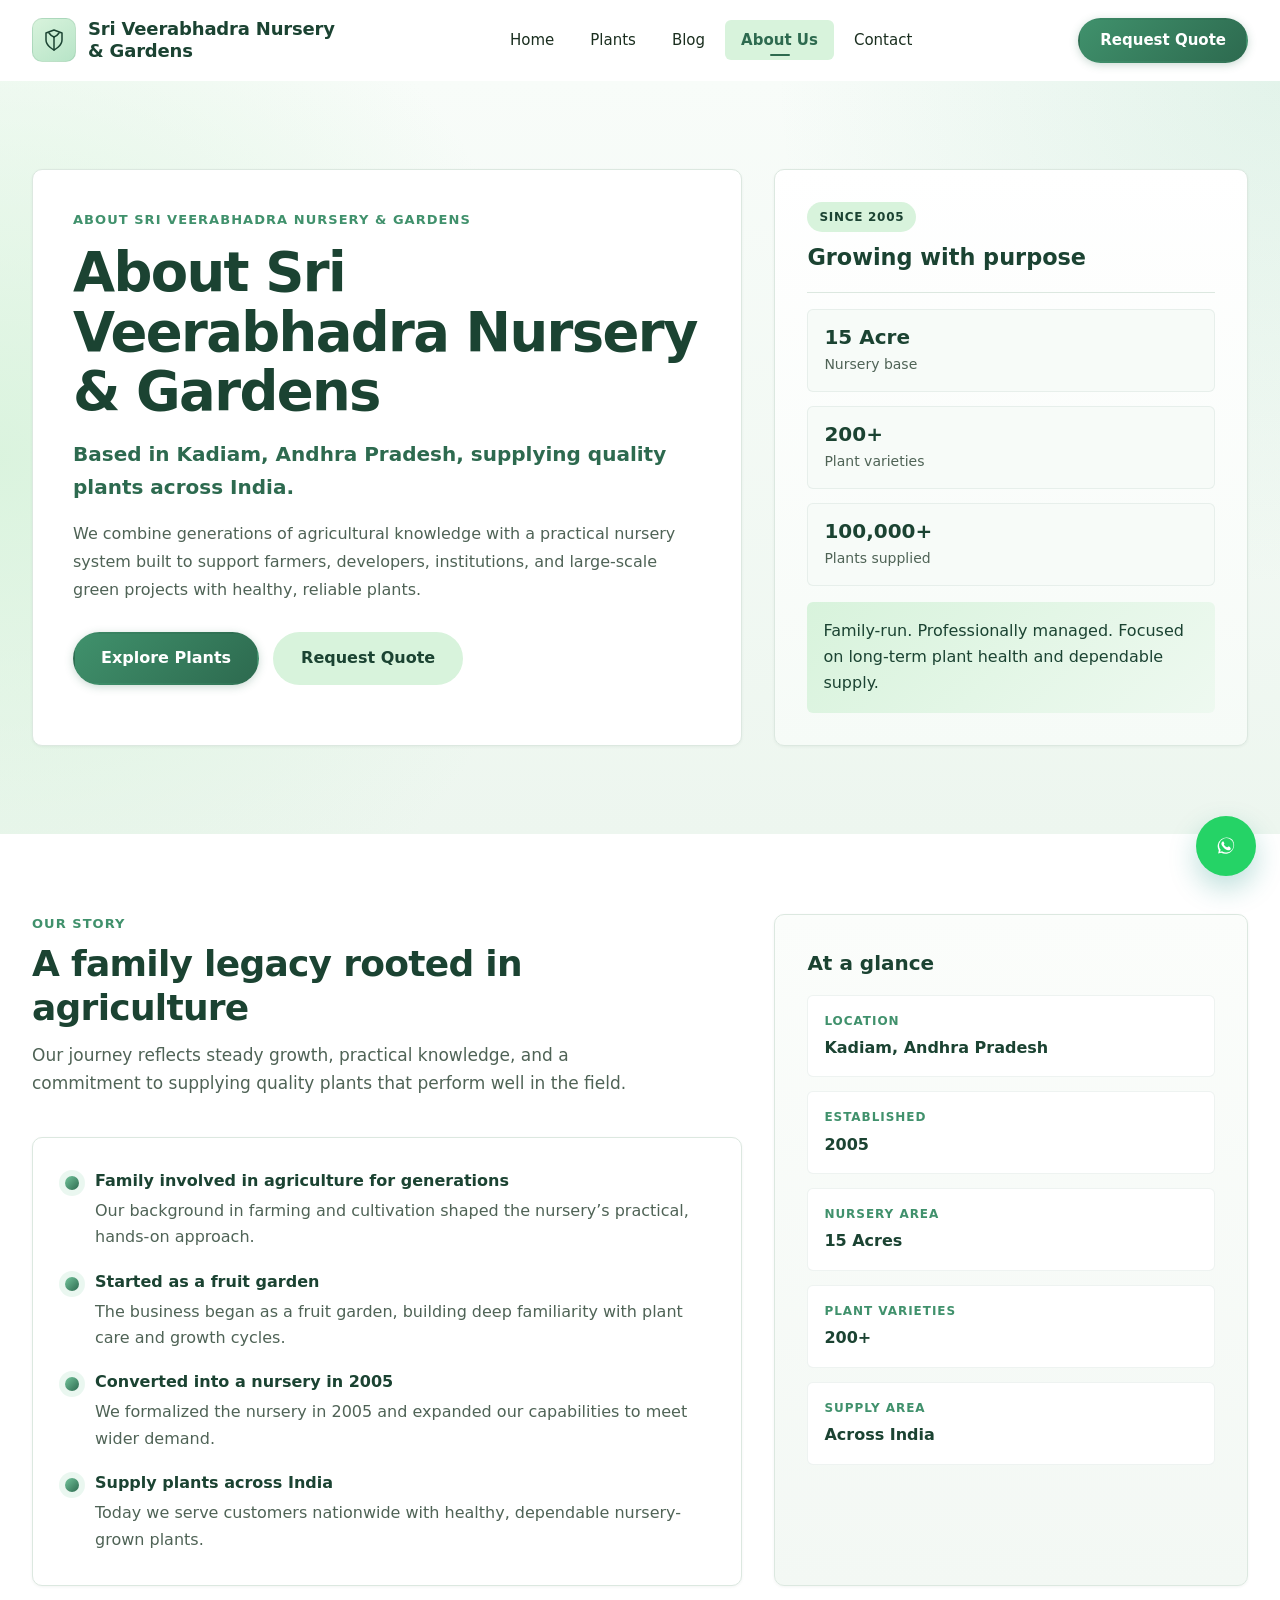
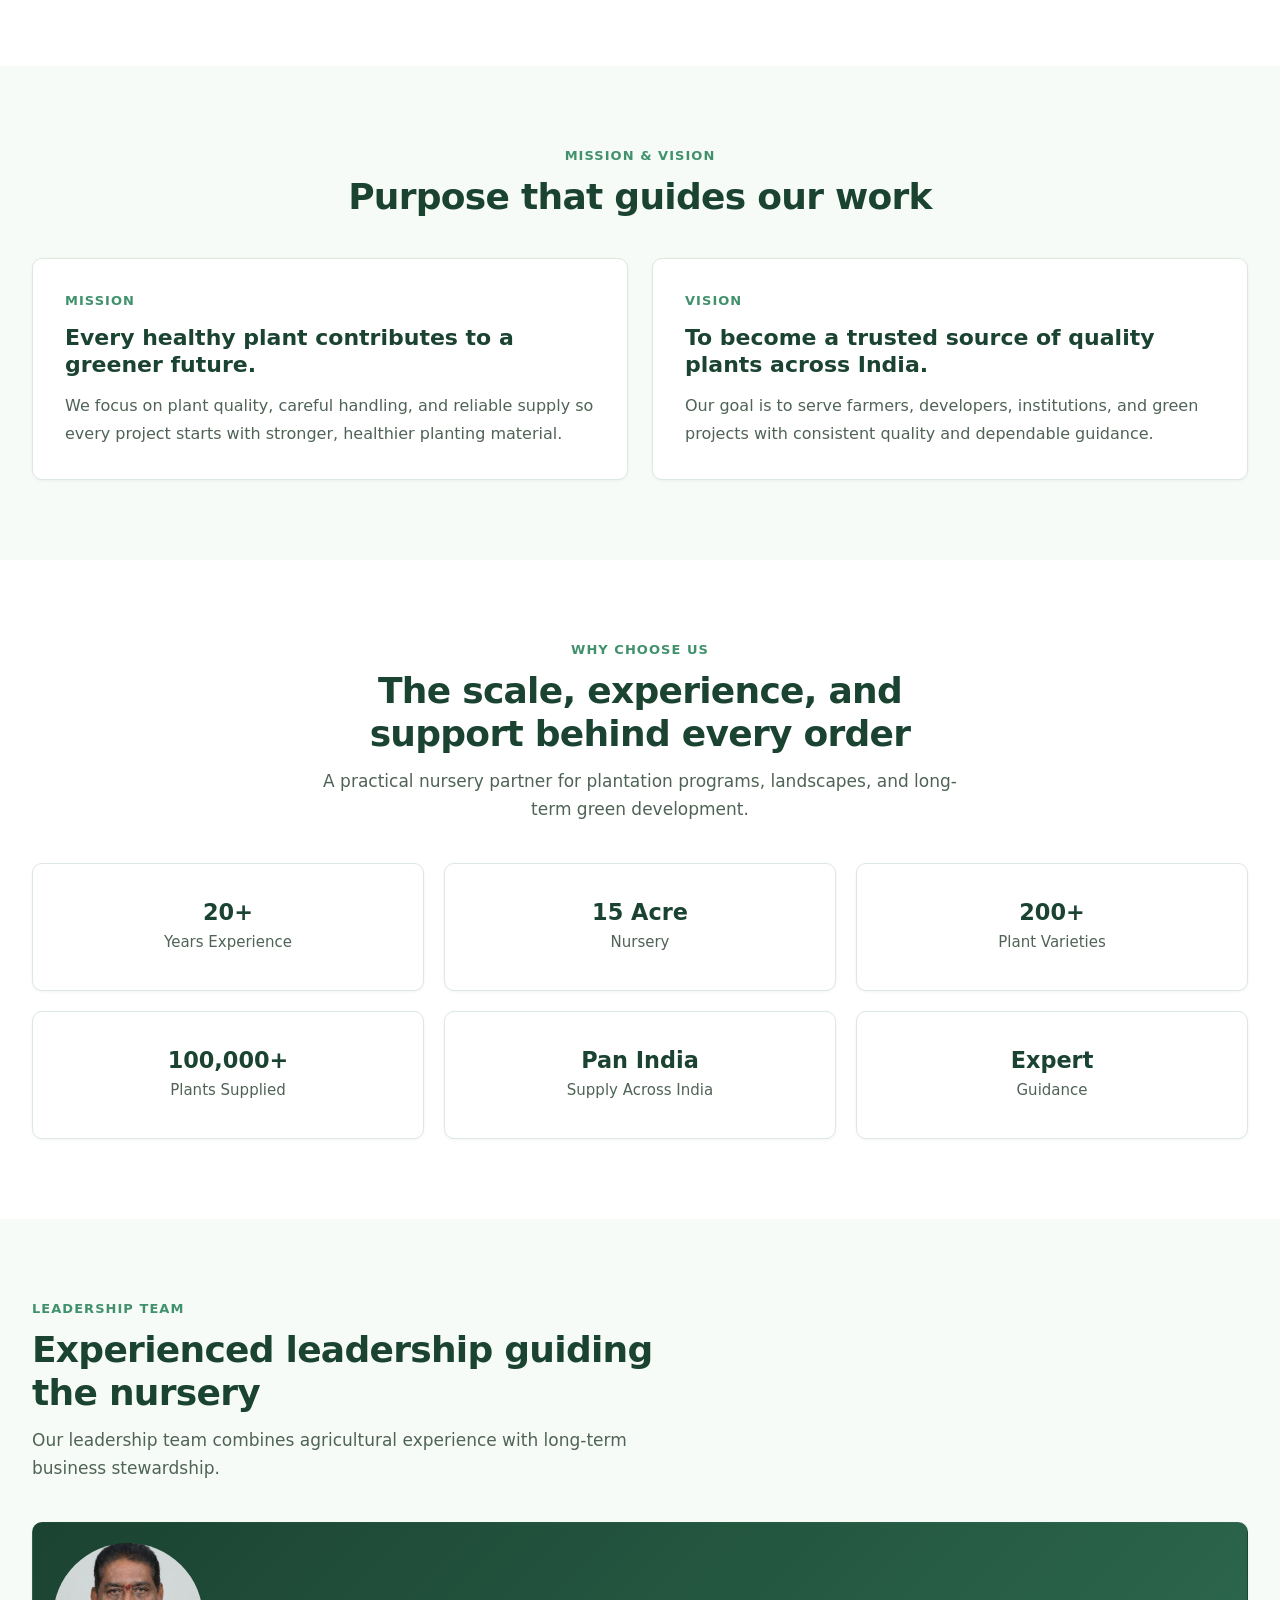
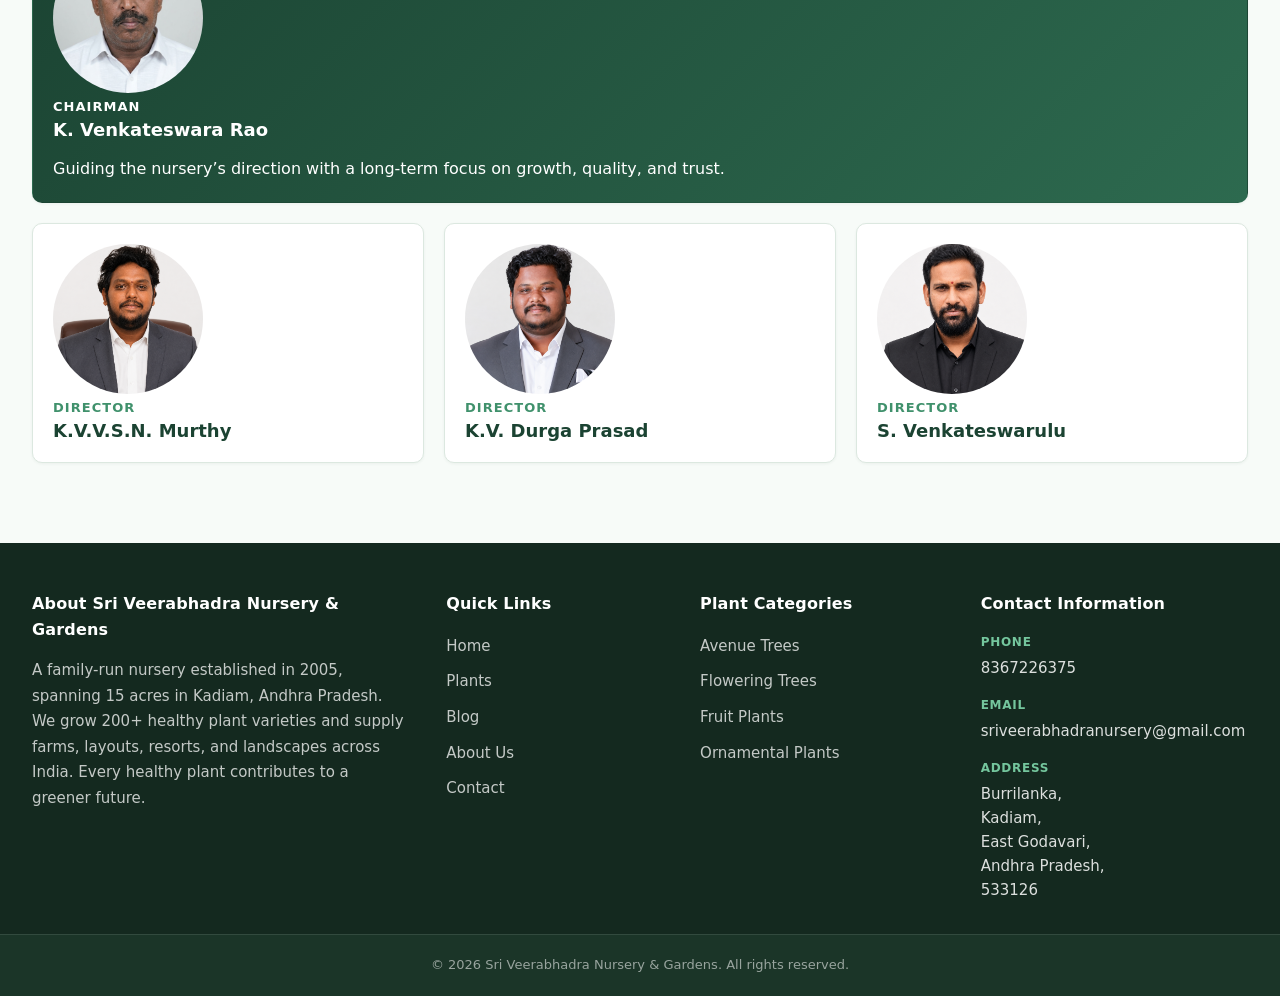
==== about.html @ 13d01ad3 "Initial commit: Sri Veerabhadra Nursery website with plants, blogs, and data management tools" ====
<!DOCTYPE html>
<html lang="en">
<head>
  <meta charset="UTF-8">
  <meta name="viewport" content="width=device-width, initial-scale=1.0">
  <meta name="description" content="Learn about Sri Veerabhadra Nursery & Gardens – a family-run nursery in Kadiam, Andhra Pradesh, supplying quality plants across India since 2005.">
  <title>About Us | Sri Veerabhadra Nursery & Gardens</title>
  <link rel="icon" type="image/png" href="assets/images/logo.png">
  <link rel="stylesheet" href="assets/css/style.css">

  <!-- Open Graph / Facebook -->
  <meta property="og:type" content="website">
  <meta property="og:url" content="https://sriveerabhadranursery.com/about.html">
  <meta property="og:title" content="About Us | Sri Veerabhadra Nursery & Gardens">
  <meta property="og:description" content="Learn about our family legacy in agriculture and our commitment to quality plants since 2005.">
  <meta property="og:image" content="https://sriveerabhadranursery.com/assets/images/hero.webp">

  <!-- Twitter -->
  <meta property="twitter:card" content="summary_large_image">
  <meta property="twitter:url" content="https://sriveerabhadranursery.com/about.html">
  <meta property="twitter:title" content="About Us | Sri Veerabhadra Nursery & Gardens">
  <meta property="twitter:description" content="Learn about our family legacy in agriculture and our commitment to quality plants since 2005.">
  <meta property="twitter:image" content="https://sriveerabhadranursery.com/assets/images/hero.webp">
</head>
<body>
  <header class="site-header">
    <div class="container site-header__inner">
      <a href="index.html" class="site-brand" aria-label="Sri Veerabhadra Nursery & Gardens – Home">
        <span class="site-brand__logo" aria-hidden="true">
          <svg xmlns="http://www.w3.org/2000/svg" viewBox="0 0 24 24" fill="none" stroke="currentColor" stroke-width="1.5" stroke-linecap="round" stroke-linejoin="round">
            <path d="M12 22s8-4 8-10V5l-8-3-8 3v7c0 6 8 10 8 10z"/>
            <path d="M12 22V9"/>
            <path d="M12 9C12 9 9 8 7 5"/>
            <path d="M12 9c0 0 3-1 5-4"/>
          </svg>
        </span>
        <span class="site-brand__name">Sri Veerabhadra Nursery &amp; Gardens</span>
      </a>

      <div class="site-header__controls">
        <a href="contact.html" class="btn btn--primary site-header__cta site-header__cta--compact">Request Quote</a>
        <button class="nav-toggle" type="button" aria-expanded="false" aria-controls="site-nav-panel" aria-label="Toggle navigation menu">
          <span class="nav-toggle__bar"></span>
          <span class="nav-toggle__bar"></span>
          <span class="nav-toggle__bar"></span>
        </button>
      </div>

      <nav id="site-nav-panel" class="site-header__panel site-nav" aria-label="Main navigation">
        <ul class="site-nav__list">
          <li><a href="index.html" class="site-nav__link">Home</a></li>
          <li><a href="plants.html" class="site-nav__link">Plants</a></li>
          <li><a href="blog.html" class="site-nav__link">Blog</a></li>
          <li><a href="about.html" class="site-nav__link site-nav__link--active" aria-current="page">About Us</a></li>
          <li><a href="contact.html" class="site-nav__link">Contact</a></li>
        </ul>
      </nav>

      <a href="contact.html" class="btn btn--primary site-header__cta site-header__cta--desktop">Request Quote</a>
    </div>
  </header>

  <main id="main-content">
    <section class="about-hero" aria-labelledby="about-hero-heading">
      <div class="container about-hero__grid">
        <div class="about-hero__content">
          <p class="about-hero__eyebrow">About Sri Veerabhadra Nursery &amp; Gardens</p>
          <h1 id="about-hero-heading" class="about-hero__title">About Sri Veerabhadra Nursery &amp; Gardens</h1>
          <p class="about-hero__subtitle">Based in Kadiam, Andhra Pradesh, supplying quality plants across India.</p>
          <p class="about-hero__text">
            We combine generations of agricultural knowledge with a practical nursery system built to support farmers,
            developers, institutions, and large-scale green projects with healthy, reliable plants.
          </p>

          <div class="about-hero__actions">
            <a href="plants.html" class="btn btn--primary btn--lg">Explore Plants</a>
            <a href="contact.html" class="btn btn--secondary btn--lg">Request Quote</a>
          </div>
        </div>

        <aside class="about-hero__panel" aria-label="Nursery highlights">
          <div class="about-hero__panel-header">
            <span class="about-hero__panel-label">Since 2005</span>
            <h2 class="about-hero__panel-title">Growing with purpose</h2>
          </div>

          <ul class="about-hero__stats">
            <li class="about-hero__stat">
              <span class="about-hero__stat-value">15 Acre</span>
              <span class="about-hero__stat-label">Nursery base</span>
            </li>
            <li class="about-hero__stat">
              <span class="about-hero__stat-value">200+</span>
              <span class="about-hero__stat-label">Plant varieties</span>
            </li>
            <li class="about-hero__stat">
              <span class="about-hero__stat-value">100,000+</span>
              <span class="about-hero__stat-label">Plants supplied</span>
            </li>
          </ul>

          <div class="about-hero__panel-note">
            Family-run. Professionally managed. Focused on long-term plant health and dependable supply.
          </div>
        </aside>
      </div>
    </section>

    <section class="section about-story" aria-labelledby="about-story-heading">
      <div class="container about-story__grid">
        <div>
          <header class="section-header">
            <p class="section-header__eyebrow">Our Story</p>
            <h2 id="about-story-heading" class="section-header__title">A family legacy rooted in agriculture</h2>
            <p class="section-header__desc">
              Our journey reflects steady growth, practical knowledge, and a commitment to supplying quality plants
              that perform well in the field.
            </p>
          </header>

          <div class="about-story__card">
            <ul class="about-story__timeline">
              <li class="about-story__timeline-item">
                <span class="about-story__timeline-marker" aria-hidden="true"></span>
                <div>
                  <h3>Family involved in agriculture for generations</h3>
                  <p>Our background in farming and cultivation shaped the nursery’s practical, hands-on approach.</p>
                </div>
              </li>
              <li class="about-story__timeline-item">
                <span class="about-story__timeline-marker" aria-hidden="true"></span>
                <div>
                  <h3>Started as a fruit garden</h3>
                  <p>The business began as a fruit garden, building deep familiarity with plant care and growth cycles.</p>
                </div>
              </li>
              <li class="about-story__timeline-item">
                <span class="about-story__timeline-marker" aria-hidden="true"></span>
                <div>
                  <h3>Converted into a nursery in 2005</h3>
                  <p>We formalized the nursery in 2005 and expanded our capabilities to meet wider demand.</p>
                </div>
              </li>
              <li class="about-story__timeline-item">
                <span class="about-story__timeline-marker" aria-hidden="true"></span>
                <div>
                  <h3>Supply plants across India</h3>
                  <p>Today we serve customers nationwide with healthy, dependable nursery-grown plants.</p>
                </div>
              </li>
            </ul>
          </div>
        </div>

        <aside class="about-story__facts" aria-labelledby="about-facts-heading">
          <h3 id="about-facts-heading" class="about-story__facts-title">At a glance</h3>
          <ul class="about-story__facts-list">
            <li>
              <span class="about-story__facts-label">Location</span>
              <span class="about-story__facts-value">Kadiam, Andhra Pradesh</span>
            </li>
            <li>
              <span class="about-story__facts-label">Established</span>
              <span class="about-story__facts-value">2005</span>
            </li>
            <li>
              <span class="about-story__facts-label">Nursery Area</span>
              <span class="about-story__facts-value">15 Acres</span>
            </li>
            <li>
              <span class="about-story__facts-label">Plant Varieties</span>
              <span class="about-story__facts-value">200+</span>
            </li>
            <li>
              <span class="about-story__facts-label">Supply Area</span>
              <span class="about-story__facts-value">Across India</span>
            </li>
          </ul>
        </aside>
      </div>
    </section>

    <section class="section about-values" aria-labelledby="about-values-heading">
      <div class="container">
        <header class="section-header section-header--center">
          <p class="section-header__eyebrow">Mission &amp; Vision</p>
          <h2 id="about-values-heading" class="section-header__title">Purpose that guides our work</h2>
        </header>

        <div class="about-values__grid">
          <article class="about-values__card">
            <p class="about-values__label">Mission</p>
            <h3 class="about-values__title">Every healthy plant contributes to a greener future.</h3>
            <p class="about-values__text">
              We focus on plant quality, careful handling, and reliable supply so every project starts with stronger,
              healthier planting material.
            </p>
          </article>

          <article class="about-values__card">
            <p class="about-values__label">Vision</p>
            <h3 class="about-values__title">To become a trusted source of quality plants across India.</h3>
            <p class="about-values__text">
              Our goal is to serve farmers, developers, institutions, and green projects with consistent quality and
              dependable guidance.
            </p>
          </article>
        </div>
      </div>
    </section>

    <section class="section about-why" aria-labelledby="about-why-heading">
      <div class="container">
        <header class="section-header section-header--center">
          <p class="section-header__eyebrow">Why Choose Us</p>
          <h2 id="about-why-heading" class="section-header__title">The scale, experience, and support behind every order</h2>
          <p class="section-header__desc">A practical nursery partner for plantation programs, landscapes, and long-term green development.</p>
        </header>

        <ul class="about-why__grid">
          <li class="about-why__item">
            <span class="about-why__value">20+</span>
            <span class="about-why__label">Years Experience</span>
          </li>
          <li class="about-why__item">
            <span class="about-why__value">15 Acre</span>
            <span class="about-why__label">Nursery</span>
          </li>
          <li class="about-why__item">
            <span class="about-why__value">200+</span>
            <span class="about-why__label">Plant Varieties</span>
          </li>
          <li class="about-why__item">
            <span class="about-why__value">100,000+</span>
            <span class="about-why__label">Plants Supplied</span>
          </li>
          <li class="about-why__item">
            <span class="about-why__value">Pan India</span>
            <span class="about-why__label">Supply Across India</span>
          </li>
          <li class="about-why__item">
            <span class="about-why__value">Expert</span>
            <span class="about-why__label">Guidance</span>
          </li>
        </ul>
      </div>
    </section>

    <section class="section about-leadership" aria-labelledby="about-leadership-heading">
      <div class="container">
        <header class="section-header">
          <p class="section-header__eyebrow">Leadership Team</p>
          <h2 id="about-leadership-heading" class="section-header__title">Experienced leadership guiding the nursery</h2>
          <p class="section-header__desc">Our leadership team combines agricultural experience with long-term business stewardship.</p>
        </header>

        <div class="about-leadership__grid">
          <article class="about-leadership__card about-leadership__card--featured">
            <img src="assets/images/team/k-venkateswara-rao.jpg" alt="K. Venkateswara Rao Chairman Sri Veerabhadra Nursery and Gardens Kadiam" title="K. Venkateswara Rao Chairman Sri Veerabhadra Nursery and Gardens" loading="lazy">
            <span class="about-leadership__role">Chairman</span>
            <h3 class="about-leadership__name">K. Venkateswara Rao</h3>
            <p class="about-leadership__text">Guiding the nursery’s direction with a long-term focus on growth, quality, and trust.</p>
          </article>

          <article class="about-leadership__card">
            <img src="assets/images/team/k-v-v-s-n-murthy.jpg" alt="K.V.V.S.N. Murthy Director Sri Veerabhadra Nursery and Gardens Kadiam" title="K.V.V.S.N. Murthy Director Sri Veerabhadra Nursery and Gardens" loading="lazy">
            <span class="about-leadership__role">Director</span>
            <h3 class="about-leadership__name">K.V.V.S.N. Murthy</h3>
          </article>

          <article class="about-leadership__card">
            <img src="assets/images/team/k-durga-prasad.jpg" alt="K. Durga Prasad Director Sri Veerabhadra Nursery and Gardens Kadiam" title="K. Durga Prasad Director Sri Veerabhadra Nursery and Gardens" loading="lazy">
            <span class="about-leadership__role">Director</span>
            <h3 class="about-leadership__name">K.V. Durga Prasad</h3>
          </article>

          <article class="about-leadership__card">
            <img src="assets/images/team/s-venkateswarulu.webp" alt="S. Venkateswarulu Director Sri Veerabhadra Nursery and Gardens Kadiam" title="S. Venkateswarulu Director Sri Veerabhadra Nursery and Gardens" loading="lazy">
            <span class="about-leadership__role">Director</span>
            <h3 class="about-leadership__name">S. Venkateswarulu</h3>
          </article>
        </div>
      </div>
    </section>
  </main>

  <footer class="site-footer">
    <div class="site-footer__main">
      <div class="container site-footer__grid">
        <section class="site-footer__section" aria-labelledby="footer-about-heading">
          <h2 id="footer-about-heading" class="site-footer__heading">About Sri Veerabhadra Nursery &amp; Gardens</h2>
          <p class="site-footer__about">
            A family-run nursery established in 2005, spanning 15 acres in Kadiam, Andhra Pradesh.
            We grow 200+ healthy plant varieties and supply farms, layouts, resorts, and landscapes across India.
            Every healthy plant contributes to a greener future.
          </p>
        </section>

        <section class="site-footer__section" aria-labelledby="footer-links-heading">
          <h2 id="footer-links-heading" class="site-footer__heading">Quick Links</h2>
          <ul class="site-footer__links">
            <li><a href="index.html">Home</a></li>
            <li><a href="plants.html">Plants</a></li>
            <li><a href="blog.html">Blog</a></li>
            <li><a href="about.html">About Us</a></li>
            <li><a href="contact.html">Contact</a></li>
          </ul>
        </section>

        <section class="site-footer__section" aria-labelledby="footer-categories-heading">
          <h2 id="footer-categories-heading" class="site-footer__heading">Plant Categories</h2>
          <ul class="site-footer__links">
            <li><a href="plants.html">Avenue Trees</a></li>
            <li><a href="plants.html">Flowering Trees</a></li>
            <li><a href="plants.html">Fruit Plants</a></li>
            <li><a href="plants.html">Ornamental Plants</a></li>
          </ul>
        </section>

        <section class="site-footer__section" aria-labelledby="footer-contact-heading">
          <h2 id="footer-contact-heading" class="site-footer__heading">Contact Information</h2>
          <ul class="site-footer__contact-list">
            <li class="site-footer__contact-item">
              <span class="site-footer__contact-label">Phone</span>
              <a href="tel:+918367226375">8367226375</a>
            </li>
            <li class="site-footer__contact-item">
              <span class="site-footer__contact-label">Email</span>
              <a href="mailto:sriveerabhadranursery@gmail.com">sriveerabhadranursery@gmail.com</a>
            </li>
            <li class="site-footer__contact-item">
              <span class="site-footer__contact-label">Address</span>
              <address>
                Burrilanka,<br>
                Kadiam,<br>
                East Godavari,<br>
                Andhra Pradesh,<br>
                533126
              </address>
            </li>
          </ul>
        </section>
      </div>
    </div>

    <div class="site-footer__bottom">
      <div class="container">
        <p class="site-footer__copyright">&copy; <span id="footer-year"></span> Sri Veerabhadra Nursery &amp; Gardens. All rights reserved.</p>
      </div>
    </div>
  </footer>

  <script src="assets/js/main.js"></script>
</body>
</html>
---- assets/css/style.css ----
/* ==========================================================================
   Sri Veerabhadra Nursery & Gardens – Global Styles
   ========================================================================== */

/* --------------------------------------------------------------------------
   Design Tokens – Nature-Inspired Premium Theme
   -------------------------------------------------------------------------- */
:root {
  --color-primary: #2d6a4f;
  --color-primary-dark: #1b4332;
  --color-primary-light: #40916c;
  --color-accent: #74c69d;
  --color-accent-soft: #d8f3dc;
  --color-bg: #ffffff;
  --color-bg-alt: #f7fbf8;
  --color-text: #1a2e1f;
  --color-text-muted: #4f6356;
  --color-border: #dce8e0;
  --color-footer-bg: #14291f;
  --color-footer-surface: #1b3528;

  --font-family: system-ui, -apple-system, "Segoe UI", Roboto, "Helvetica Neue", Arial, sans-serif;
  --font-size-base: 1rem;
  --line-height-base: 1.6;

  --container-max: 1280px;
  --container-padding: 1.25rem;
  --header-height: 4.5rem;

  --radius-sm: 6px;
  --radius-md: 10px;
  --radius-full: 999px;

  --shadow-sm: 0 1px 3px rgba(27, 67, 50, 0.06);
  --shadow-md: 0 4px 20px rgba(27, 67, 50, 0.08);
  --shadow-header: 0 2px 16px rgba(27, 67, 50, 0.06);

  --transition-fast: 0.2s ease;
  --transition-base: 0.3s ease;
}

/* --------------------------------------------------------------------------
   Reset & Base
   -------------------------------------------------------------------------- */
*,
*::before,
*::after {
  box-sizing: border-box;
}

html {
  scroll-behavior: smooth;
}

body {
  margin: 0;
  font-family: var(--font-family);
  font-size: var(--font-size-base);
  line-height: var(--line-height-base);
  color: var(--color-text);
  background-color: var(--color-bg);
  min-height: 100vh;
  display: flex;
  flex-direction: column;
}

img {
  max-width: 100%;
  height: auto;
  display: block;
}

a {
  color: var(--color-primary);
  text-decoration-thickness: 1px;
  text-underline-offset: 3px;
  transition: color var(--transition-fast);
}

a:hover {
  color: var(--color-primary-dark);
}

address {
  font-style: normal;
}

ul {
  margin: 0;
  padding: 0;
}

.sr-only {
  position: absolute;
  width: 1px;
  height: 1px;
  padding: 0;
  margin: -1px;
  overflow: hidden;
  clip: rect(0, 0, 0, 0);
  white-space: nowrap;
  border: 0;
}

/* --------------------------------------------------------------------------
   Layout
   -------------------------------------------------------------------------- */
.container {
  width: 100%;
  max-width: var(--container-max);
  margin-inline: auto;
  padding-inline: var(--container-padding);
}

main {
  flex: 1;
}

/* --------------------------------------------------------------------------
   Buttons
   -------------------------------------------------------------------------- */
.btn {
  display: inline-flex;
  align-items: center;
  justify-content: center;
  gap: 0.5rem;
  padding: 0.625rem 1.25rem;
  font-family: inherit;
  font-size: 0.9375rem;
  font-weight: 600;
  line-height: 1.4;
  text-decoration: none;
  border-radius: var(--radius-full);
  border: 2px solid transparent;
  cursor: pointer;
  white-space: nowrap;
  transition:
    background-color var(--transition-base),
    color var(--transition-base),
    border-color var(--transition-base),
    box-shadow var(--transition-base),
    transform var(--transition-fast);
}

.btn--primary {
  color: #ffffff;
  background: linear-gradient(135deg, var(--color-primary-light) 0%, var(--color-primary) 100%);
  box-shadow: 0 2px 8px rgba(45, 106, 79, 0.25);
}

.btn--primary:hover {
  color: #ffffff;
  background: linear-gradient(135deg, var(--color-primary) 0%, var(--color-primary-dark) 100%);
  box-shadow: 0 4px 14px rgba(45, 106, 79, 0.35);
  transform: translateY(-1px);
}

/* --------------------------------------------------------------------------
   Header
   -------------------------------------------------------------------------- */
.site-header {
  position: sticky;
  top: 0;
  z-index: 200;
  background-color: rgba(255, 255, 255, 0.96);
  backdrop-filter: blur(10px);
  border-bottom: 1px solid transparent;
  transition:
    border-color var(--transition-base),
    box-shadow var(--transition-base);
}

.site-header.is-scrolled {
  border-color: var(--color-border);
  box-shadow: var(--shadow-header);
}

.site-header__inner {
  display: grid;
  grid-template-columns: 1fr auto;
  align-items: center;
  gap: 1rem;
  min-height: var(--header-height);
}

/* Brand – Left */
.site-brand {
  display: flex;
  align-items: center;
  gap: 0.75rem;
  text-decoration: none;
  color: var(--color-primary-dark);
  min-width: 0;
  transition: opacity var(--transition-fast);
}

.site-brand:hover {
  color: var(--color-primary-dark);
  opacity: 0.9;
}

.site-brand__logo {
  flex-shrink: 0;
  display: flex;
  align-items: center;
  justify-content: center;
  width: 2.75rem;
  height: 2.75rem;
  border-radius: var(--radius-md);
  background: linear-gradient(145deg, var(--color-accent-soft) 0%, #b7e4c7 100%);
  border: 1px solid rgba(45, 106, 79, 0.12);
  color: var(--color-primary-dark);
  transition: transform var(--transition-base), box-shadow var(--transition-base);
}

.site-brand:hover .site-brand__logo {
  transform: scale(1.03);
  box-shadow: var(--shadow-sm);
}

.site-brand__logo svg {
  width: 1.5rem;
  height: 1.5rem;
}

.site-brand__name {
  font-weight: 700;
  font-size: 0.9375rem;
  line-height: 1.25;
  letter-spacing: -0.01em;
}

/* Mobile controls */
.site-header__controls {
  display: flex;
  align-items: center;
  gap: 0.625rem;
}

.site-header__cta--compact {
  display: inline-flex;
  padding: 0.5rem 0.875rem;
  font-size: 0.8125rem;
}

.site-header__cta--desktop {
  display: none;
}

.nav-toggle {
  display: flex;
  flex-direction: column;
  justify-content: center;
  align-items: center;
  gap: 5px;
  width: 2.75rem;
  height: 2.75rem;
  padding: 0;
  border: 1px solid var(--color-border);
  border-radius: var(--radius-sm);
  background: var(--color-bg);
  cursor: pointer;
  transition:
    background-color var(--transition-fast),
    border-color var(--transition-fast);
}

.nav-toggle:hover {
  background-color: var(--color-bg-alt);
  border-color: var(--color-accent);
}

.nav-toggle__bar {
  display: block;
  width: 1.25rem;
  height: 2px;
  background-color: var(--color-primary-dark);
  border-radius: 2px;
  transition:
    transform var(--transition-base),
    opacity var(--transition-base);
}

.nav-toggle[aria-expanded="true"] .nav-toggle__bar:nth-child(1) {
  transform: translateY(7px) rotate(45deg);
}

.nav-toggle[aria-expanded="true"] .nav-toggle__bar:nth-child(2) {
  opacity: 0;
}

.nav-toggle[aria-expanded="true"] .nav-toggle__bar:nth-child(3) {
  transform: translateY(-7px) rotate(-45deg);
}

/* Nav panel – mobile dropdown / desktop center nav */
.site-header__panel {
  grid-column: 1 / -1;
  max-height: 0;
  overflow: hidden;
  opacity: 0;
  transition:
    max-height var(--transition-base),
    opacity var(--transition-base),
    padding var(--transition-base);
}

.site-header__panel.is-open {
  max-height: 24rem;
  opacity: 1;
  padding-bottom: 1rem;
}

.site-nav__list {
  list-style: none;
  display: flex;
  flex-direction: column;
  gap: 0.125rem;
  margin: 0;
  padding: 0.5rem 0 0;
}

.site-nav__link {
  display: block;
  padding: 0.75rem 1rem;
  color: var(--color-text);
  text-decoration: none;
  font-weight: 500;
  font-size: 0.9375rem;
  border-radius: var(--radius-sm);
  transition:
    color var(--transition-fast),
    background-color var(--transition-fast);
}

.site-nav__link:hover {
  color: var(--color-primary);
  background-color: var(--color-bg-alt);
}

.site-nav__link--active {
  color: var(--color-primary);
  background-color: var(--color-accent-soft);
  font-weight: 600;
}


/* --------------------------------------------------------------------------
   Footer
   -------------------------------------------------------------------------- */
.site-footer {
  background-color: var(--color-footer-bg);
  color: rgba(255, 255, 255, 0.88);
  margin-top: auto;
}

.site-footer__main {
  padding-block: 3rem 2rem;
}

.site-footer__grid {
  display: grid;
  gap: 2rem;
}

.site-footer__heading {
  margin: 0 0 1rem;
  font-size: 1rem;
  font-weight: 700;
  color: #ffffff;
  letter-spacing: 0.01em;
}

.site-footer__about {
  margin: 0;
  font-size: 0.9375rem;
  line-height: 1.7;
  color: rgba(255, 255, 255, 0.75);
}

.site-footer__links {
  list-style: none;
  display: flex;
  flex-direction: column;
  gap: 0.625rem;
}

.site-footer__links a {
  color: rgba(255, 255, 255, 0.75);
  text-decoration: none;
  font-size: 0.9375rem;
  transition: color var(--transition-fast), padding-left var(--transition-fast);
}

.site-footer__links a:hover {
  color: var(--color-accent);
  padding-left: 0.25rem;
}

.site-footer__contact-list {
  list-style: none;
  display: flex;
  flex-direction: column;
  gap: 1rem;
}

.site-footer__contact-item {
  display: flex;
  flex-direction: column;
  gap: 0.25rem;
}

.site-footer__contact-label {
  font-size: 0.75rem;
  font-weight: 600;
  text-transform: uppercase;
  letter-spacing: 0.06em;
  color: var(--color-accent);
}

.site-footer__contact-item a,
.site-footer__contact-item address {
  font-size: 0.9375rem;
  line-height: 1.6;
  color: rgba(255, 255, 255, 0.85);
}

.site-footer__contact-item a {
  text-decoration: none;
  transition: color var(--transition-fast);
}

.site-footer__contact-item a:hover {
  color: #ffffff;
}

.site-footer__bottom {
  border-top: 1px solid rgba(255, 255, 255, 0.1);
  padding-block: 1.25rem;
  background-color: var(--color-footer-surface);
}

.site-footer__copyright {
  margin: 0;
  text-align: center;
  font-size: 0.8125rem;
  color: rgba(255, 255, 255, 0.55);
}

/* --------------------------------------------------------------------------
   Responsive – Tablet
   -------------------------------------------------------------------------- */
@media (min-width: 768px) {
  :root {
    --container-padding: 2rem;
    --header-height: 5rem;
  }

  .site-brand__name {
    font-size: 1.0625rem;
  }

  .site-header__inner {
    grid-template-columns: auto 1fr auto;
    gap: 1.5rem;
  }

  .site-header__controls {
    display: none;
  }

  .site-header__panel {
    grid-column: 2;
    display: flex;
    justify-content: center;
    max-height: none;
    overflow: visible;
    opacity: 1;
    padding-bottom: 0;
  }

  .site-nav__list {
    flex-direction: row;
    align-items: center;
    justify-content: center;
    gap: 0.25rem;
    margin: 0;
    padding: 0;
  }

  .site-nav__link {
    padding: 0.5rem 0.875rem;
    position: relative;
  }

  .site-nav__link--active::after {
    content: "";
    position: absolute;
    bottom: 0.25rem;
    left: 50%;
    transform: translateX(-50%);
    width: 1.25rem;
    height: 2px;
    background-color: var(--color-primary);
    border-radius: var(--radius-full);
  }

  .site-header__cta--compact {
    display: none;
  }

  .site-header__cta--desktop {
    grid-column: 3;
    display: inline-flex;
    flex-shrink: 0;
  }

  .site-footer__grid {
    grid-template-columns: repeat(2, 1fr);
    gap: 2.5rem 2rem;
  }
}

/* --------------------------------------------------------------------------
   Responsive – Desktop
   -------------------------------------------------------------------------- */
@media (min-width: 1024px) {
  .site-brand__name {
    font-size: 1.125rem;
    max-width: 16rem;
  }

  .site-nav__link {
    padding: 0.5rem 1rem;
  }

  .site-footer__grid {
    grid-template-columns: 1.4fr 0.8fr 0.9fr 1fr;
    gap: 2.5rem;
  }
}

/* ==========================================================================
   Homepage Sections
   ========================================================================== */

/* --------------------------------------------------------------------------
   Shared Section & Button Utilities
   -------------------------------------------------------------------------- */
.section {
  padding-block: 4rem;
}

.section-header {
  margin-bottom: 2.5rem;
  max-width: 40rem;
}

.section-header--center {
  margin-inline: auto;
  text-align: center;
}

.section-header__eyebrow {
  margin: 0 0 0.5rem;
  font-size: 0.8125rem;
  font-weight: 700;
  text-transform: uppercase;
  letter-spacing: 0.08em;
  color: var(--color-primary-light);
}

.section-header__title {
  margin: 0 0 0.75rem;
  font-size: clamp(1.625rem, 4vw, 2.25rem);
  font-weight: 700;
  line-height: 1.2;
  letter-spacing: -0.02em;
  color: var(--color-primary-dark);
}

.section-header__desc {
  margin: 0;
  font-size: 1.0625rem;
  color: var(--color-text-muted);
  line-height: 1.65;
}

.btn--lg {
  padding: 0.8125rem 1.625rem;
  font-size: 1rem;
}

.btn--sm {
  padding: 0.5rem 1rem;
  font-size: 0.875rem;
}

.btn--secondary {
  color: var(--color-primary-dark);
  background-color: var(--color-accent-soft);
  border-color: transparent;
}

.btn--secondary:hover {
  color: #ffffff;
  background-color: var(--color-primary);
  transform: translateY(-1px);
}

.btn--outline-light {
  color: #ffffff;
  background-color: transparent;
  border-color: rgba(255, 255, 255, 0.65);
}

.btn--outline-light:hover {
  color: var(--color-primary-dark);
  background-color: #ffffff;
  border-color: #ffffff;
  transform: translateY(-1px);
}

.btn--white {
  color: var(--color-primary-dark);
  background-color: #ffffff;
  box-shadow: 0 2px 10px rgba(0, 0, 0, 0.12);
}

.btn--white:hover {
  color: var(--color-primary-dark);
  background-color: var(--color-accent-soft);
  transform: translateY(-1px);
}

.btn--whatsapp {
  color: #ffffff;
  background-color: #25d366;
  box-shadow: 0 2px 10px rgba(37, 211, 102, 0.35);
}

.btn--whatsapp:hover {
  color: #ffffff;
  background-color: #1ebe57;
  transform: translateY(-1px);
}

.floating-whatsapp {
  position: fixed;
  right: 24px;
  bottom: 24px;
  z-index: 350;
  display: inline-flex;
  align-items: center;
  justify-content: center;
  width: 60px;
  height: 60px;
  padding: 0;
  border-radius: 50%;
  box-shadow: 0 12px 28px rgba(18, 140, 126, 0.28);
  transform: translateZ(0);
}

.floating-whatsapp__icon {
  width: 1.6rem;
  height: 1.6rem;
  flex-shrink: 0;
}

.floating-whatsapp::after {
  content: attr(title);
  position: absolute;
  right: 0;
  bottom: calc(100% + 0.7rem);
  padding: 0.4rem 0.65rem;
  border-radius: var(--radius-sm);
  background: var(--color-primary-dark);
  color: #ffffff;
  font-size: 0.75rem;
  font-weight: 600;
  white-space: nowrap;
  opacity: 0;
  pointer-events: none;
  transform: translateY(4px);
  transition: opacity var(--transition-fast), transform var(--transition-fast);
  box-shadow: var(--shadow-md);
}

.floating-whatsapp::before {
  content: '';
  position: absolute;
  right: 1.15rem;
  bottom: calc(100% + 0.3rem);
  border: 6px solid transparent;
  border-top-color: var(--color-primary-dark);
  opacity: 0;
  pointer-events: none;
  transform: translateY(4px);
  transition: opacity var(--transition-fast), transform var(--transition-fast);
}

.floating-whatsapp:hover,
.floating-whatsapp:focus-visible {
  transform: scale(1.06);
  box-shadow: 0 16px 32px rgba(18, 140, 126, 0.34);
}

.floating-whatsapp:hover::after,
.floating-whatsapp:focus-visible::after,
.floating-whatsapp:hover::before,
.floating-whatsapp:focus-visible::before {
  opacity: 1;
  transform: translateY(0);
}

.floating-whatsapp:focus-visible {
  outline: 3px solid rgba(37, 211, 102, 0.25);
  outline-offset: 4px;
}

@media (max-width: 767.98px) {
  .floating-whatsapp {
    right: 20px;
    bottom: 20px;
    width: 56px;
    height: 56px;
  }

  .floating-whatsapp__icon {
    width: 1.45rem;
    height: 1.45rem;
  }
}

.btn svg {
  width: 1.125rem;
  height: 1.125rem;
  flex-shrink: 0;
}

/* Image placeholder */
.img-placeholder {
  background:
    linear-gradient(135deg, #d8f3dc 0%, #b7e4c7 50%, #95d5b2 100%);
  position: relative;
  overflow: hidden;
}

.img-placeholder::after {
  content: "";
  position: absolute;
  inset: 0;
  background:
    radial-gradient(circle at 30% 70%, rgba(45, 106, 79, 0.08) 0%, transparent 50%),
    radial-gradient(circle at 70% 30%, rgba(27, 67, 50, 0.06) 0%, transparent 50%);
}

/* --------------------------------------------------------------------------
   Hero
   -------------------------------------------------------------------------- */
.hero {
  position: relative;
  display: flex;
  align-items: center;
  min-height: clamp(28rem, 85vh, 40rem);
  overflow: hidden;
}

.hero__bg {
  position: absolute;
  inset: 0;
  background-color: var(--color-primary-dark);
  background-image: url("../images/hero.webp");
  background-size: cover;
  background-position: center;
  background-repeat: no-repeat;
}

.hero__overlay {
  position: absolute;
  inset: 0;
  background: linear-gradient(
    to top,
    rgba(20, 41, 31, 0.6) 0%,
    rgba(20, 41, 31, 0.4) 100%
  );
}

.hero__content {
  position: relative;
  z-index: 1;
  padding-block: 4rem 5rem;
  max-width: 42rem;
}

.hero__eyebrow {
  margin: 0 0 1rem;
  font-size: 0.8125rem;
  font-weight: 600;
  text-transform: uppercase;
  letter-spacing: 0.1em;
  color: var(--color-accent);
}

.hero__title {
  margin: 0 0 1.25rem;
  font-size: clamp(2rem, 5.5vw, 3.25rem);
  font-weight: 800;
  line-height: 1.12;
  letter-spacing: -0.03em;
  color: #ffffff;
}

.hero__subheadline {
  margin: 0 0 2rem;
  font-size: clamp(1.0625rem, 2.5vw, 1.25rem);
  line-height: 1.65;
  color: rgba(255, 255, 255, 0.88);
}

.hero__actions {
  display: flex;
  flex-wrap: wrap;
  gap: 0.875rem;
}

/* --------------------------------------------------------------------------
   About Page
   -------------------------------------------------------------------------- */
.about-hero {
  padding-block: clamp(3rem, 7vw, 5.5rem);
  background:
    radial-gradient(circle at top right, rgba(116, 198, 157, 0.16), transparent 34%),
    radial-gradient(circle at left center, rgba(216, 243, 220, 0.9), transparent 42%),
    linear-gradient(180deg, #f8fcf9 0%, #edf6ef 100%);
}

.about-hero__grid {
  display: grid;
  gap: 1.5rem;
}

.about-hero__content,
.about-hero__panel,
.about-story__card,
.about-story__facts,
.about-values__card,
.about-why__item,
.about-leadership__card {
  border: 1px solid var(--color-border);
  border-radius: var(--radius-md);
  background: var(--color-bg);
  box-shadow: var(--shadow-sm);
}

.about-hero__content {
  padding: clamp(1.5rem, 4vw, 2.5rem);
}

.about-hero__eyebrow {
  margin: 0 0 0.75rem;
  font-size: 0.8125rem;
  font-weight: 700;
  text-transform: uppercase;
  letter-spacing: 0.08em;
  color: var(--color-primary-light);
}

.about-hero__title {
  margin: 0 0 1rem;
  font-size: clamp(2rem, 5vw, 3.4rem);
  line-height: 1.1;
  letter-spacing: -0.03em;
  color: var(--color-primary-dark);
}

.about-hero__subtitle {
  margin: 0 0 1rem;
  font-size: clamp(1.0625rem, 2.4vw, 1.25rem);
  line-height: 1.65;
  color: var(--color-primary);
  font-weight: 600;
}

.about-hero__text {
  margin: 0;
  font-size: 1rem;
  line-height: 1.75;
  color: var(--color-text-muted);
}

.about-hero__actions {
  display: flex;
  flex-wrap: wrap;
  gap: 0.875rem;
  margin-top: 1.75rem;
}

.about-hero__panel {
  padding: clamp(1.25rem, 3.5vw, 2rem);
  background: linear-gradient(180deg, #ffffff 0%, #f6fbf7 100%);
}

.about-hero__panel-header {
  padding-bottom: 1rem;
  border-bottom: 1px solid var(--color-border);
}

.about-hero__panel-label {
  display: inline-flex;
  margin-bottom: 0.5rem;
  padding: 0.35rem 0.75rem;
  border-radius: var(--radius-full);
  background: var(--color-accent-soft);
  color: var(--color-primary-dark);
  font-size: 0.75rem;
  font-weight: 700;
  letter-spacing: 0.06em;
  text-transform: uppercase;
}

.about-hero__panel-title {
  margin: 0;
  font-size: 1.4rem;
  color: var(--color-primary-dark);
}

.about-hero__stats {
  list-style: none;
  display: grid;
  gap: 0.875rem;
  margin: 1rem 0 0;
}

.about-hero__stat {
  padding: 0.95rem 1rem;
  border-radius: var(--radius-sm);
  background: var(--color-bg-alt);
  border: 1px solid rgba(45, 106, 79, 0.08);
}

.about-hero__stat-value {
  display: block;
  font-size: 1.25rem;
  font-weight: 800;
  line-height: 1.2;
  color: var(--color-primary-dark);
}

.about-hero__stat-label {
  display: block;
  margin-top: 0.25rem;
  font-size: 0.875rem;
  color: var(--color-text-muted);
}

.about-hero__panel-note {
  margin-top: 1rem;
  padding: 1rem;
  border-radius: var(--radius-sm);
  background: linear-gradient(135deg, var(--color-accent-soft) 0%, #eef9f0 100%);
  color: var(--color-primary-dark);
  line-height: 1.65;
}

.about-story {
  background: var(--color-bg);
}

.about-story__grid {
  display: grid;
  gap: 1.5rem;
}

.about-story__card {
  padding: clamp(1.25rem, 3.5vw, 2rem);
}

.about-story__timeline {
  list-style: none;
  display: grid;
  gap: 1.25rem;
}

.about-story__timeline-item {
  display: flex;
  align-items: flex-start;
  gap: 1rem;
}

.about-story__timeline-marker {
  flex-shrink: 0;
  width: 0.875rem;
  height: 0.875rem;
  margin-top: 0.375rem;
  border-radius: 50%;
  background: linear-gradient(135deg, var(--color-accent) 0%, var(--color-primary) 100%);
  box-shadow: 0 0 0 6px rgba(116, 198, 157, 0.15);
}

.about-story__timeline-item h3 {
  margin: 0 0 0.35rem;
  font-size: 1rem;
  line-height: 1.4;
  color: var(--color-primary-dark);
}

.about-story__timeline-item p {
  margin: 0;
  color: var(--color-text-muted);
  line-height: 1.65;
}

.about-story__facts {
  padding: clamp(1.25rem, 3.5vw, 2rem);
  background: linear-gradient(180deg, #fbfdfb 0%, #f3f8f4 100%);
}

.about-story__facts-title {
  margin: 0 0 1rem;
  font-size: 1.25rem;
  color: var(--color-primary-dark);
}

.about-story__facts-list {
  list-style: none;
  display: grid;
  gap: 0.875rem;
}

.about-story__facts-list li {
  padding: 1rem;
  border-radius: var(--radius-sm);
  background: var(--color-bg);
  border: 1px solid rgba(45, 106, 79, 0.08);
}

.about-story__facts-label {
  display: block;
  margin-bottom: 0.25rem;
  font-size: 0.75rem;
  font-weight: 700;
  text-transform: uppercase;
  letter-spacing: 0.08em;
  color: var(--color-primary-light);
}

.about-story__facts-value {
  display: block;
  font-size: 1rem;
  font-weight: 600;
  color: var(--color-primary-dark);
}

.about-values {
  background: var(--color-bg-alt);
}

.about-values__grid {
  display: grid;
  gap: 1.25rem;
}

.about-values__card {
  padding: clamp(1.25rem, 3.5vw, 2rem);
}

.about-values__label,
.about-leadership__role {
  margin: 0 0 0.75rem;
  font-size: 0.8125rem;
  font-weight: 700;
  text-transform: uppercase;
  letter-spacing: 0.08em;
  color: var(--color-primary-light);
}

.about-values__title,
.about-leadership__name {
  margin: 0;
  color: var(--color-primary-dark);
  line-height: 1.25;
}

.about-values__title {
  font-size: 1.375rem;
}

.about-values__text,
.about-leadership__text {
  margin: 0.85rem 0 0;
  color: var(--color-text-muted);
  line-height: 1.7;
}

.about-why {
  background: var(--color-bg);
}

.about-why__grid {
  list-style: none;
  display: grid;
  gap: 1rem;
  grid-template-columns: 1fr;
}

.about-why__item {
  min-height: 8rem;
  display: flex;
  flex-direction: column;
  justify-content: center;
  align-items: center;
  gap: 0.35rem;
  padding: 1.25rem;
  text-align: center;
}

.about-why__value {
  font-size: 1.4rem;
  font-weight: 800;
  line-height: 1.1;
  color: var(--color-primary-dark);
}

.about-why__label {
  font-size: 0.9375rem;
  color: var(--color-text-muted);
}

.about-leadership {
  background: var(--color-bg-alt);
}

.about-leadership__grid {
  display: grid;
  gap: 1rem;
  grid-template-columns: 1fr;
}

.about-leadership__card {
  padding: 1.25rem;
}

.about-leadership__card > img {
  width: min(150px, 100%);
  aspect-ratio: 1 / 1;
  object-fit: cover;
  border-radius: 50%;
}

.about-leadership__card--featured {
  background: linear-gradient(135deg, var(--color-primary-dark) 0%, var(--color-primary) 100%);
  border-color: transparent;
}

.about-leadership__card--featured .about-leadership__role,
.about-leadership__card--featured .about-leadership__name,
.about-leadership__card--featured .about-leadership__text {
  color: #ffffff;
}

.about-leadership__name {
  font-size: 1.125rem;
}

/* --------------------------------------------------------------------------
   Contact Page
   -------------------------------------------------------------------------- */
.contact-hero {
  padding-block: clamp(3rem, 7vw, 5.5rem);
  background:
    radial-gradient(circle at top left, rgba(116, 198, 157, 0.16), transparent 32%),
    radial-gradient(circle at bottom right, rgba(216, 243, 220, 0.95), transparent 38%),
    linear-gradient(180deg, #f8fcf9 0%, #edf6ef 100%);
}

.contact-hero__inner {
  max-width: 56rem;
}

.contact-hero__eyebrow {
  margin: 0 0 0.75rem;
  font-size: 0.8125rem;
  font-weight: 700;
  text-transform: uppercase;
  letter-spacing: 0.08em;
  color: var(--color-primary-light);
}

.contact-hero__title {
  margin: 0 0 1rem;
  font-size: clamp(2.25rem, 6vw, 3.5rem);
  line-height: 1.08;
  letter-spacing: -0.03em;
  color: var(--color-primary-dark);
}

.contact-hero__subtitle {
  margin: 0;
  font-size: clamp(1.0625rem, 2.5vw, 1.25rem);
  line-height: 1.7;
  color: var(--color-text-muted);
}

.contact-info {
  background: var(--color-bg);
}

.contact-info__grid {
  display: grid;
  gap: 1rem;
}

.contact-info__card,
.contact-form,
.contact-map,
.contact-whatsapp-cta {
  border: 1px solid var(--color-border);
  border-radius: var(--radius-md);
  background: var(--color-bg);
  box-shadow: var(--shadow-sm);
}

.contact-info__card {
  padding: 1.25rem;
  display: flex;
  flex-direction: column;
  gap: 0.35rem;
}

.contact-info__label,
.contact-map__eyebrow,
.contact-whatsapp-cta__eyebrow {
  font-size: 0.8125rem;
  font-weight: 700;
  text-transform: uppercase;
  letter-spacing: 0.08em;
  color: var(--color-primary-light);
}

.contact-info__value {
  color: var(--color-primary-dark);
  font-size: 1rem;
  font-weight: 600;
  line-height: 1.6;
  text-decoration: none;
}

.contact-info__value:hover {
  color: var(--color-primary);
}

.contact-info__address {
  font-style: normal;
}

.contact-form-section {
  background: var(--color-bg-alt);
}

.contact-form-section__grid {
  display: grid;
  gap: 1.5rem;
}

.contact-form-section__content,
.contact-form-section__sidebar {
  display: grid;
  gap: 1.5rem;
}

.contact-form {
  padding: clamp(1.25rem, 3.5vw, 2rem);
}

.contact-form__grid {
  display: grid;
  gap: 1rem;
}

.contact-form__field {
  display: flex;
  flex-direction: column;
  gap: 0.5rem;
}

.contact-form__field--full {
  grid-column: 1 / -1;
}

.contact-form__label {
  font-size: 0.9375rem;
  font-weight: 600;
  color: var(--color-primary-dark);
}

.contact-form__input,
.contact-form__textarea {
  width: 100%;
  padding: 0.9rem 1rem;
  font: inherit;
  color: var(--color-text);
  background: #ffffff;
  border: 1px solid var(--color-border);
  border-radius: var(--radius-sm);
  transition:
    border-color var(--transition-fast),
    box-shadow var(--transition-fast);
}

.contact-form__input:focus,
.contact-form__textarea:focus {
  outline: none;
  border-color: var(--color-primary-light);
  box-shadow: 0 0 0 4px rgba(116, 198, 157, 0.16);
}

.contact-form__textarea {
  resize: vertical;
  min-height: 9rem;
}

.contact-form__actions {
  margin-top: 1.25rem;
}

.contact-map {
  padding: clamp(1.25rem, 3.5vw, 2rem);
}

.contact-map__header {
  margin-bottom: 1rem;
}

.contact-map__title,
.contact-whatsapp-cta__title {
  margin: 0;
  color: var(--color-primary-dark);
  line-height: 1.25;
}

.contact-map__title {
  font-size: 1.25rem;
}

.contact-map__placeholder {
  min-height: 18rem;
  border-radius: var(--radius-md);
  border: 1px dashed rgba(45, 106, 79, 0.25);
  background:
    linear-gradient(135deg, rgba(216, 243, 220, 0.95), rgba(245, 250, 246, 0.95)),
    repeating-linear-gradient(45deg, rgba(45, 106, 79, 0.05) 0 12px, transparent 12px 24px);
  display: flex;
  flex-direction: column;
  align-items: center;
  justify-content: center;
  gap: 0.75rem;
  padding: 1.5rem;
  text-align: center;
}

.contact-map__placeholder-badge {
  display: inline-flex;
  padding: 0.4rem 0.8rem;
  border-radius: var(--radius-full);
  background: rgba(255, 255, 255, 0.8);
  color: var(--color-primary-dark);
  font-size: 0.75rem;
  font-weight: 700;
  text-transform: uppercase;
  letter-spacing: 0.08em;
}

.contact-map__placeholder-text {
  margin: 0;
  color: var(--color-text-muted);
}

.contact-whatsapp-cta {
  padding: clamp(1.25rem, 3.5vw, 2rem);
  background: linear-gradient(135deg, #f4fbf6 0%, #e6f7ec 100%);
}

.contact-whatsapp-cta__title {
  font-size: 1.5rem;
  margin-top: 0.35rem;
}

.contact-whatsapp-cta__text {
  margin: 0.75rem 0 0;
  color: var(--color-text-muted);
  line-height: 1.7;
}

.contact-whatsapp-cta__button {
  width: 100%;
  margin-top: 1.25rem;
}

/* --------------------------------------------------------------------------
   Blog Page
   -------------------------------------------------------------------------- */
.blog-hero {
  padding-block: clamp(3rem, 7vw, 5.5rem);
  background:
    radial-gradient(circle at top right, rgba(116, 198, 157, 0.16), transparent 34%),
    radial-gradient(circle at left center, rgba(216, 243, 220, 0.85), transparent 38%),
    linear-gradient(180deg, #f8fcf9 0%, #edf6ef 100%);
}

.blog-hero__inner {
  max-width: 52rem;
}

.blog-hero__eyebrow,
.newsletter__eyebrow,
.blog-card__tag,
.featured-blog-card__tag {
  display: inline-flex;
  align-items: center;
  gap: 0.35rem;
  padding: 0.35rem 0.75rem;
  border-radius: var(--radius-full);
  background: var(--color-accent-soft);
  color: var(--color-primary-dark);
  font-size: 0.75rem;
  font-weight: 700;
  text-transform: uppercase;
  letter-spacing: 0.08em;
}

.blog-hero__eyebrow {
  margin: 0 0 0.75rem;
}

.blog-hero__title {
  margin: 0 0 1rem;
  font-size: clamp(2.25rem, 6vw, 3.6rem);
  line-height: 1.08;
  letter-spacing: -0.03em;
  color: var(--color-primary-dark);
}

.blog-hero__subtitle {
  margin: 0;
  font-size: clamp(1.0625rem, 2.5vw, 1.25rem);
  line-height: 1.7;
  color: var(--color-text-muted);
}

.blog-featured {
  background: var(--color-bg);
}

.featured-blog-card {
  display: grid;
  gap: 0;
  border: 1px solid var(--color-border);
  border-radius: var(--radius-md);
  overflow: hidden;
  background: var(--color-bg);
  box-shadow: var(--shadow-md);
}

.featured-blog-card__image {
  min-height: 16rem;
}

.featured-blog-card__body {
  display: flex;
  flex-direction: column;
  gap: 0.9rem;
  padding: clamp(1.25rem, 4vw, 2rem);
}

.featured-blog-card__title {
  margin: 0;
  font-size: clamp(1.5rem, 3vw, 2rem);
  line-height: 1.2;
  color: var(--color-primary-dark);
}

.featured-blog-card__excerpt {
  margin: 0;
  color: var(--color-text-muted);
  line-height: 1.7;
}

.featured-blog-card__button {
  align-self: flex-start;
}

.blog-grid-section {
  background: var(--color-bg-alt);
}

.blog-grid {
  display: grid;
  gap: 1.25rem;
  grid-template-columns: 1fr;
}

.blog-card--compact {
  display: flex;
  flex-direction: column;
  background: var(--color-bg);
  border: 1px solid var(--color-border);
  border-radius: var(--radius-md);
  overflow: hidden;
  box-shadow: var(--shadow-sm);
  cursor: pointer;
  transition:
    transform var(--transition-base),
    box-shadow var(--transition-base),
    border-color var(--transition-base);
}

.blog-card--compact:hover {
  transform: translateY(-6px);
  box-shadow: 0 12px 30px rgba(27, 67, 50, 0.14);
  border-color: var(--color-primary-light);
}

.blog-card--compact:focus-within {
  transform: translateY(-6px);
  box-shadow: 0 12px 30px rgba(27, 67, 50, 0.14);
  border-color: var(--color-primary-light);
}

.blog-card__image {
  aspect-ratio: 16 / 10;
}

.blog-card__body {
  display: flex;
  flex-direction: column;
  gap: 0.75rem;
  padding: 1.25rem;
  flex: 1;
}

.blog-card__title {
  margin: 0;
  font-size: 1.125rem;
  line-height: 1.35;
  color: var(--color-primary-dark);
}

.blog-card__excerpt {
  margin: 0;
  flex: 1;
  color: var(--color-text-muted);
  line-height: 1.65;
}

.blog-card__link {
  align-self: flex-start;
  font-weight: 700;
  text-decoration: none;
  color: var(--color-primary);
}

.blog-card__link:hover {
  color: var(--color-primary-dark);
}

.newsletter {
  background:
    radial-gradient(circle at top left, rgba(116, 198, 157, 0.16), transparent 32%),
    linear-gradient(135deg, var(--color-primary-dark) 0%, var(--color-primary) 100%);
}

.newsletter__inner {
  display: grid;
  gap: 1.5rem;
  align-items: center;
}

.newsletter__content {
  max-width: 40rem;
}

.newsletter__title {
  margin: 0.75rem 0 0.75rem;
  font-size: clamp(1.75rem, 4vw, 2.5rem);
  line-height: 1.15;
  color: #ffffff;
}

.newsletter__text {
  margin: 0;
  color: rgba(255, 255, 255, 0.82);
  line-height: 1.7;
}

.newsletter__form {
  display: grid;
  gap: 0.875rem;
  padding: 1rem;
  border-radius: var(--radius-md);
  background: rgba(255, 255, 255, 0.1);
  border: 1px solid rgba(255, 255, 255, 0.14);
  backdrop-filter: blur(8px);
}

.newsletter__field {
  display: block;
}

.newsletter__input {
  width: 100%;
  padding: 0.95rem 1rem;
  font: inherit;
  color: var(--color-text);
  background: #ffffff;
  border: 1px solid transparent;
  border-radius: var(--radius-sm);
}

.newsletter__input:focus {
  outline: none;
  box-shadow: 0 0 0 4px rgba(255, 255, 255, 0.16);
}

.newsletter__button {
  width: 100%;
}

/* --------------------------------------------------------------------------
   Blog Detail Page
   -------------------------------------------------------------------------- */
.blog-detail-hero {
  padding-block: clamp(3rem, 7vw, 5.5rem);
  background:
    radial-gradient(circle at top right, rgba(116, 198, 157, 0.16), transparent 34%),
    radial-gradient(circle at left center, rgba(216, 243, 220, 0.85), transparent 38%),
    linear-gradient(180deg, #f8fcf9 0%, #edf6ef 100%);
}

.blog-detail-hero__inner {
  max-width: 64rem;
}

.blog-detail-hero__eyebrow,
.blog-detail-content__label,
.blog-detail-toc__eyebrow,
.blog-detail-cta__eyebrow {
  display: inline-flex;
  align-items: center;
  gap: 0.35rem;
  padding: 0.35rem 0.75rem;
  border-radius: var(--radius-full);
  background: var(--color-accent-soft);
  color: var(--color-primary-dark);
  font-size: 0.75rem;
  font-weight: 700;
  text-transform: uppercase;
  letter-spacing: 0.08em;
}

.blog-detail-hero__eyebrow {
  margin: 0 0 0.75rem;
}

.blog-detail-hero__title {
  margin: 0 0 1rem;
  font-size: clamp(2.2rem, 5.6vw, 3.6rem);
  line-height: 1.08;
  letter-spacing: -0.03em;
  color: var(--color-primary-dark);
}

.blog-detail-hero__meta {
  display: flex;
  flex-wrap: wrap;
  align-items: center;
  gap: 0.75rem;
  color: var(--color-text-muted);
}

.blog-detail-hero__meta-item {
  font-size: 0.9375rem;
  font-weight: 600;
}

.blog-detail-hero__meta-divider {
  width: 0.25rem;
  height: 0.25rem;
  border-radius: 50%;
  background: var(--color-accent);
}

.blog-detail-layout {
  background: var(--color-bg);
}

.blog-detail-layout__grid {
  display: grid;
  gap: 1.5rem;
}

.blog-detail-content,
.blog-detail-toc {
  border: 1px solid var(--color-border);
  border-radius: var(--radius-md);
  background: var(--color-bg);
  box-shadow: var(--shadow-sm);
}

.blog-detail-content__image {
  aspect-ratio: 16 / 9;
}

.blog-detail-content__body {
  padding: clamp(1.25rem, 4vw, 2rem);
}

.blog-detail-content__header {
  margin-bottom: 1rem;
}

.blog-detail-content__label {
  margin: 0 0 0.75rem;
}

.blog-detail-content__title {
  margin: 0;
  font-size: clamp(1.5rem, 3vw, 2rem);
  line-height: 1.2;
  color: var(--color-primary-dark);
}

.blog-detail-content__intro,
.blog-detail-content__copy p {
  color: var(--color-text-muted);
  line-height: 1.75;
}

.blog-detail-content__intro {
  margin: 0 0 1.25rem;
  font-size: 1.0625rem;
}

.blog-detail-content__copy {
  display: grid;
  gap: 1rem;
}

.blog-detail-content__copy h3 {
  margin: 0;
  font-size: 1.125rem;
  color: var(--color-primary-dark);
}

.blog-detail-sidebar {
  display: grid;
}

.blog-detail-toc {
  padding: clamp(1.25rem, 3.5vw, 2rem);
}

.blog-detail-toc__title {
  margin: 0.75rem 0 1rem;
  font-size: 1.25rem;
  color: var(--color-primary-dark);
}

.blog-detail-toc__list {
  list-style: none;
  display: grid;
  gap: 0.75rem;
}

.blog-detail-toc__list a {
  display: block;
  padding: 0.75rem 0.9rem;
  border-radius: var(--radius-sm);
  background: var(--color-bg-alt);
  color: var(--color-primary-dark);
  text-decoration: none;
  border: 1px solid transparent;
  transition:
    background-color var(--transition-fast),
    border-color var(--transition-fast),
    color var(--transition-fast);
}

.blog-detail-toc__list a:hover {
  background: #ffffff;
  border-color: var(--color-accent);
  color: var(--color-primary);
}

.related-blogs {
  background: var(--color-bg-alt);
}

.related-blogs__grid {
  display: grid;
  gap: 1.25rem;
  grid-template-columns: 1fr;
}

.blog-detail-cta {
  background:
    radial-gradient(circle at top left, rgba(116, 198, 157, 0.14), transparent 30%),
    linear-gradient(135deg, var(--color-primary-dark) 0%, var(--color-primary) 100%);
}

.blog-detail-cta__inner {
  text-align: center;
  max-width: 40rem;
  margin-inline: auto;
}

.blog-detail-cta__title {
  margin: 0.75rem 0 0;
  font-size: clamp(1.75rem, 4vw, 2.5rem);
  line-height: 1.15;
  color: #ffffff;
}

.blog-detail-cta__actions {
  display: flex;
  flex-wrap: wrap;
  justify-content: center;
  gap: 0.875rem;
  margin-top: 1.5rem;
}

/* --------------------------------------------------------------------------
   Plant Detail Page
   -------------------------------------------------------------------------- */
.plant-detail-hero {
  padding-block: clamp(3rem, 7vw, 5.5rem);
  background:
    radial-gradient(circle at top right, rgba(116, 198, 157, 0.16), transparent 34%),
    radial-gradient(circle at left center, rgba(216, 243, 220, 0.85), transparent 38%),
    linear-gradient(180deg, #f8fcf9 0%, #edf6ef 100%);
}

.plant-detail-hero__inner {
  max-width: 60rem;
}

.plant-detail-hero__eyebrow,
.plant-detail-sidebar__eyebrow {
  display: inline-flex;
  align-items: center;
  gap: 0.35rem;
  padding: 0.35rem 0.75rem;
  border-radius: var(--radius-full);
  background: var(--color-accent-soft);
  color: var(--color-primary-dark);
  font-size: 0.75rem;
  font-weight: 700;
  text-transform: uppercase;
  letter-spacing: 0.08em;
}

.plant-detail-hero__eyebrow {
  margin: 0 0 0.75rem;
}

.plant-detail-hero__title {
  margin: 0 0 1rem;
  font-size: clamp(2.25rem, 5.8vw, 3.7rem);
  line-height: 1.08;
  letter-spacing: -0.03em;
  color: var(--color-primary-dark);
}

.plant-detail-hero__subtitle {
  margin: 0;
  font-size: clamp(1.0625rem, 2.5vw, 1.25rem);
  line-height: 1.7;
  color: var(--color-text-muted);
}

.plant-detail-gallery {
  background: var(--color-bg);
}

.plant-detail-gallery__grid {
  display: grid;
  gap: 1rem;
}

.plant-detail-gallery__main,
.plant-detail-gallery__thumb {
  border-radius: var(--radius-md);
  overflow: hidden;
  box-shadow: var(--shadow-sm);
}

.plant-detail-gallery__main {
  aspect-ratio: 16 / 10;
}

.plant-detail-gallery__thumbs {
  display: grid;
  gap: 1rem;
  grid-template-columns: repeat(3, minmax(0, 1fr));
}

.plant-detail-gallery__thumb {
  aspect-ratio: 1;
}

.plant-detail-content {
  background: var(--color-bg-alt);
}

.plant-detail-content__grid {
  display: grid;
  gap: 1.5rem;
}

.plant-detail-main,
.plant-detail-sidebar__card {
  border: 1px solid var(--color-border);
  border-radius: var(--radius-md);
  background: var(--color-bg);
  box-shadow: var(--shadow-sm);
}

.plant-detail-main__card {
  padding: clamp(1.25rem, 4vw, 2rem);
}

.plant-detail-facts {
  display: grid;
  gap: 1rem;
  margin-bottom: 1.5rem;
}

.plant-detail-facts__item {
  padding: 1rem;
  border-radius: var(--radius-sm);
  background: var(--color-bg-alt);
  border: 1px solid rgba(45, 106, 79, 0.08);
}

.plant-detail-facts dt {
  margin: 0 0 0.25rem;
  font-size: 0.8125rem;
  font-weight: 700;
  text-transform: uppercase;
  letter-spacing: 0.08em;
  color: var(--color-primary-light);
}

.plant-detail-facts dd {
  margin: 0;
  color: var(--color-primary-dark);
  font-weight: 600;
  line-height: 1.6;
}

.plant-detail-copy {
  display: grid;
  gap: 1.25rem;
}

.plant-detail-copy__section h3 {
  margin: 0 0 0.5rem;
  font-size: 1.125rem;
  color: var(--color-primary-dark);
}

.plant-detail-copy__section p {
  margin: 0;
  color: var(--color-text-muted);
  line-height: 1.75;
}

.plant-detail-sidebar {
  display: grid;
  gap: 1.25rem;
}

.plant-detail-sidebar__card {
  padding: clamp(1.25rem, 3.5vw, 2rem);
}

.plant-detail-sidebar__card--cta {
  background: linear-gradient(135deg, #f4fbf6 0%, #e6f7ec 100%);
}

.plant-detail-sidebar__title {
  margin: 0.5rem 0 1rem;
  font-size: 1.25rem;
  color: var(--color-primary-dark);
}

.plant-detail-specs {
  list-style: none;
  display: grid;
  gap: 0.875rem;
}

.plant-detail-specs li {
  padding: 1rem;
  border-radius: var(--radius-sm);
  background: var(--color-bg-alt);
  border: 1px solid rgba(45, 106, 79, 0.08);
}

.plant-detail-specs__label {
  display: block;
  margin-bottom: 0.25rem;
  font-size: 0.75rem;
  font-weight: 700;
  text-transform: uppercase;
  letter-spacing: 0.08em;
  color: var(--color-primary-light);
}

.plant-detail-specs__value {
  display: block;
  color: var(--color-primary-dark);
  font-weight: 600;
  line-height: 1.6;
}

.plant-detail-sidebar__actions {
  display: flex;
  flex-wrap: wrap;
  gap: 0.875rem;
}

.related-plants {
  background: var(--color-bg);
}

.related-plants__grid {
  display: grid;
  gap: 1.25rem;
  grid-template-columns: 1fr;
}

/* --------------------------------------------------------------------------
   Plant Categories
   -------------------------------------------------------------------------- */
.categories {
  background-color: var(--color-bg);
}

.categories__grid {
  display: grid;
  gap: 1.5rem;
  grid-template-columns: 1fr;
}

.category-card {
  display: flex;
  flex-direction: column;
  background: var(--color-bg);
  border: 1px solid var(--color-border);
  border-radius: var(--radius-md);
  overflow: hidden;
  transition:
    transform var(--transition-base),
    box-shadow var(--transition-base),
    border-color var(--transition-base);
}

.category-card:hover {
  transform: translateY(-4px);
  box-shadow: var(--shadow-md);
  border-color: var(--color-accent);
}

.category-card__image {
  aspect-ratio: 16 / 10;
  width: 100%;
  height: 200px;
  object-fit: cover;
  flex-shrink: 0;
}

@media (max-width: 767.98px) {
  .category-card__image {
    height: 160px;
  }
}

.category-card__body {
  display: flex;
  flex-direction: column;
  flex: 1;
  gap: 0.75rem;
  padding: 1.25rem;
}

.category-card__title {
  margin: 0;
  font-size: 1.125rem;
  font-weight: 700;
  color: var(--color-primary-dark);
}

.category-card__desc {
  margin: 0;
  flex: 1;
  font-size: 0.9375rem;
  color: var(--color-text-muted);
  line-height: 1.6;
}

.category-card .btn {
  align-self: flex-start;
  margin-top: auto;
}

/* --------------------------------------------------------------------------
   Why Choose Us
   -------------------------------------------------------------------------- */
.why-us {
  background-color: var(--color-bg-alt);
}

.why-us__grid {
  list-style: none;
  display: grid;
  gap: 1.25rem;
  grid-template-columns: 1fr;
}

.why-us__item {
  display: flex;
  align-items: flex-start;
  gap: 1rem;
  padding: 1.5rem;
  background: var(--color-bg);
  border: 1px solid var(--color-border);
  border-radius: var(--radius-md);
  transition:
    transform var(--transition-base),
    box-shadow var(--transition-base),
    border-color var(--transition-base);
}

.why-us__item:hover {
  transform: translateY(-3px);
  box-shadow: var(--shadow-md);
  border-color: var(--color-accent);
}

.why-us__icon {
  flex-shrink: 0;
  display: flex;
  align-items: center;
  justify-content: center;
  width: 3rem;
  height: 3rem;
  border-radius: var(--radius-sm);
  background: linear-gradient(145deg, var(--color-accent-soft) 0%, #b7e4c7 100%);
  color: var(--color-primary);
}

.why-us__icon svg {
  width: 1.375rem;
  height: 1.375rem;
}

.why-us__title {
  margin: 0;
  padding-top: 0.375rem;
  font-size: 1rem;
  font-weight: 600;
  line-height: 1.4;
  color: var(--color-primary-dark);
}

/* --------------------------------------------------------------------------
   Plant Collection Showcase
   -------------------------------------------------------------------------- */
.plants-showcase {
  background-color: var(--color-bg);
}

.plants-showcase__grid {
  display: grid;
  gap: 1.25rem;
  grid-template-columns: repeat(2, 1fr);
}

.plant-card {
  display: flex;
  flex-direction: column;
  background: var(--color-bg);
  border: 1px solid var(--color-border);
  border-radius: var(--radius-md);
  overflow: hidden;
  transition:
    transform var(--transition-base),
    box-shadow var(--transition-base),
    border-color var(--transition-base);
}

.plant-card:hover {
  transform: translateY(-4px);
  box-shadow: var(--shadow-md);
  border-color: var(--color-accent);
}

.plant-card__image {
  aspect-ratio: 1;
}

.plant-card__body {
  display: flex;
  flex-direction: column;
  align-items: flex-start;
  gap: 0.75rem;
  padding: 1rem;
}

.plant-card__title {
  margin: 0;
  font-size: 0.9375rem;
  font-weight: 700;
  color: var(--color-primary-dark);
  line-height: 1.3;
}

/* --------------------------------------------------------------------------
   Plants Catalog Page
   -------------------------------------------------------------------------- */
.plants-hero {
  padding-block: clamp(3rem, 7vw, 5.5rem);
  background:
    radial-gradient(circle at top right, rgba(116, 198, 157, 0.16), transparent 34%),
    radial-gradient(circle at left center, rgba(216, 243, 220, 0.88), transparent 40%),
    linear-gradient(180deg, #f8fcf9 0%, #edf6ef 100%);
}

.plants-hero__inner {
  max-width: 52rem;
}

.plants-hero__eyebrow,
.plants-cta__eyebrow,
.plants-catalog__tab {
  display: inline-flex;
  align-items: center;
  gap: 0.35rem;
  padding: 0.35rem 0.75rem;
  border-radius: var(--radius-full);
  background: var(--color-accent-soft);
  color: var(--color-primary-dark);
  font-size: 0.75rem;
  font-weight: 700;
  text-transform: uppercase;
  letter-spacing: 0.08em;
}

.plants-hero__eyebrow {
  margin: 0 0 0.75rem;
}

.plants-hero__title {
  margin: 0 0 1rem;
  font-size: clamp(2.25rem, 6vw, 3.6rem);
  line-height: 1.08;
  letter-spacing: -0.03em;
  color: var(--color-primary-dark);
}

.plants-hero__subtitle {
  margin: 0;
  font-size: clamp(1.0625rem, 2.5vw, 1.25rem);
  line-height: 1.7;
  color: var(--color-text-muted);
}

.plants-catalog {
  background: var(--color-bg);
}

.plants-catalog__layout {
  display: grid;
  gap: 1.5rem;
}

.plants-catalog__toolbar {
  display: grid;
  gap: 1rem;
}

.plants-catalog__controls {
  display: grid;
  gap: 0.875rem;
}

.plants-catalog__control {
  display: block;
}

.plants-catalog__input,
.plants-catalog__select {
  width: 100%;
  min-height: 3rem;
  padding: 0.85rem 1rem;
  font: inherit;
  color: var(--color-text);
  background: #ffffff;
  border: 1px solid var(--color-border);
  border-radius: var(--radius-md);
  transition:
    border-color var(--transition-fast),
    box-shadow var(--transition-fast);
}

.plants-catalog__input:focus,
.plants-catalog__select:focus {
  outline: none;
  border-color: var(--color-primary-light);
  box-shadow: 0 0 0 4px rgba(116, 198, 157, 0.16);
}

.plants-catalog__clear {
  width: 100%;
}

.plants-catalog__tabs {
  display: flex;
  flex-wrap: wrap;
  gap: 0.625rem;
}

.plants-catalog__tab {
  border: 1px solid var(--color-border);
  background: var(--color-bg);
  cursor: pointer;
  transition:
    background-color var(--transition-fast),
    border-color var(--transition-fast),
    color var(--transition-fast),
    transform var(--transition-fast);
}

.plants-catalog__tab:hover {
  transform: translateY(-1px);
  border-color: var(--color-accent);
}

.plants-catalog__tab.is-active {
  background: var(--color-primary);
  color: #ffffff;
  border-color: var(--color-primary);
}

.plants-catalog__stats {
  display: grid;
  gap: 0.875rem;
  grid-template-columns: repeat(2, minmax(0, 1fr));
}

.plants-catalog__stat {
  padding: 1rem;
  border-radius: var(--radius-md);
  background: var(--color-bg-alt);
  border: 1px solid rgba(45, 106, 79, 0.08);
}

.plants-catalog__stat-value {
  display: block;
  font-size: 1.125rem;
  font-weight: 800;
  color: var(--color-primary-dark);
}

.plants-catalog__stat-label {
  display: block;
  margin-top: 0.25rem;
  color: var(--color-text-muted);
  font-size: 0.875rem;
}

.plants-catalog__grid {
  display: grid;
  gap: 1.25rem;
  grid-template-columns: 1fr;
}

@media (min-width: 640px) {
  .plants-catalog__grid {
    grid-template-columns: repeat(2, minmax(0, 1fr));
  }
}

@media (min-width: 1024px) {
  .plants-catalog__grid {
    grid-template-columns: repeat(3, minmax(0, 1fr));
    gap: 1.5rem;
  }
}

.plants-catalog__card {
  min-height: 100%;
}

.plant-card__tag {
  display: inline-flex;
  align-self: flex-start;
  padding: 0.3rem 0.7rem;
  border-radius: var(--radius-full);
  background: var(--color-accent-soft);
  color: var(--color-primary-dark);
  font-size: 0.75rem;
  font-weight: 700;
  text-transform: uppercase;
  letter-spacing: 0.08em;
}

.plant-card__desc {
  margin: 0;
  flex: 1;
  font-size: 0.9375rem;
  color: var(--color-text-muted);
  line-height: 1.65;
}

/* --------------------------------------------------------------------------
   Plants Page
   -------------------------------------------------------------------------- */
.plants-page-head.section {
  padding-bottom: 1.25rem;
}

.plants-page-head__inner {
  display: grid;
  gap: 1.5rem;
}

.plants-search {
  max-width: 34rem;
}

.plants-search__input {
  width: 100%;
  min-height: 2.5rem;
  padding: 0.65rem 1rem;
  font: inherit;
  color: var(--color-text);
  background: #ffffff;
  border: 1px solid var(--color-border);
  border-radius: var(--radius-md);
  box-shadow: var(--shadow-sm);
  transition:
    border-color var(--transition-fast),
    box-shadow var(--transition-fast);
}

.plants-search__input:focus {
  outline: none;
  border-color: var(--color-primary-light);
  box-shadow: 0 0 0 4px rgba(116, 198, 157, 0.16);
}

.plants-grid-section {
  background: var(--color-bg);
  padding-top: 0.05rem;
}

.plants-filters {
  display: flex;
  gap: 0.625rem;
  overflow-x: auto;
  padding: 0.1rem 0 0.15rem;
  scrollbar-width: none;
  -ms-overflow-style: none;
}

.plants-filters::-webkit-scrollbar {
  display: none;
}

.plants-filter-chip {
  flex: 0 0 auto;
  padding: 0.55rem 0.9rem;
  border: 1px solid var(--color-border);
  border-radius: var(--radius-full);
  background: #ffffff;
  color: var(--color-primary-dark);
  font: inherit;
  font-size: 0.875rem;
  font-weight: 600;
  cursor: pointer;
  white-space: nowrap;
  transition:
    background-color var(--transition-fast),
    color var(--transition-fast),
    border-color var(--transition-fast),
    transform var(--transition-fast),
    box-shadow var(--transition-fast);
}

.plants-filter-chip:hover {
  transform: translateY(-1px);
  border-color: var(--color-accent);
}

.plants-filter-chip.is-active {
  background: var(--color-primary);
  color: #ffffff;
  border-color: var(--color-primary);
  box-shadow: 0 4px 14px rgba(45, 106, 79, 0.18);
}

.plants-page-head__meta {
  display: flex;
  align-items: center;
  justify-content: space-between;
  gap: 1rem;
  margin-top: 0.1rem;
}

.plants-view-toggle {
  padding: 0.55rem 0.9rem;
  border: 1px solid var(--color-border);
  border-radius: var(--radius-full);
  background: #ffffff;
  color: var(--color-primary-dark);
  font: inherit;
  font-size: 0.875rem;
  font-weight: 600;
  cursor: pointer;
}

.plants-result-count {
  margin: 0;
  color: var(--color-text-muted);
  font-size: 0.875rem;
  font-weight: 600;
}

.plants-result-empty {
  margin: 2rem 0;
  text-align: center;
  color: var(--color-primary-dark);
}

.plants-empty-state__content {
  display: flex;
  flex-direction: column;
  align-items: center;
  gap: 1rem;
  padding: 3rem 1rem;
  background: var(--color-bg-alt);
  border: 2px dashed var(--color-border);
  border-radius: var(--radius-md);
}

.plants-empty-state__icon {
  font-size: 3rem;
  margin-bottom: 0.5rem;
}

.plants-empty-state__title {
  margin: 0;
  font-size: 1.25rem;
  font-weight: 700;
}

.plants-empty-state__text {
  margin: 0 auto 1.5rem;
  max-width: 30rem;
  font-size: 1rem;
  color: var(--color-text-muted);
  line-height: 1.6;
}

.plants-grid {
  display: grid;
  gap: 1.25rem;
  grid-template-columns: 1fr;
}

.plants-grid__card.is-hidden {
  display: none;
}

.plants-grid__card {
  cursor: pointer;
  transition:
    transform var(--transition-base),
    box-shadow var(--transition-base),
    border-color var(--transition-base);
}

.plants-grid__card:hover {
  transform: translateY(-4px);
  box-shadow: var(--shadow-md);
  border-color: var(--color-accent);
}

.plants-grid__card:focus-within {
  box-shadow: var(--shadow-md);
  border-color: var(--color-accent);
}

.plants-grid.is-compact .plant-card__image,
.plants-grid.is-compact .plant-card__tag {
  display: none;
}

.plants-grid.is-compact .plant-card__body {
  padding-top: 0.9rem;
  padding-bottom: 0.9rem;
}

.plants-grid.is-compact .plant-card__title {
  font-size: 1.05rem;
}

.plants-grid.is-compact .plant-card__desc {
  font-size: 0.875rem;
  line-height: 1.55;
}

.plants-grid.is-compact .plant-card__body .btn {
  padding: 0.45rem 0.9rem;
}

.plants-grid.is-compact .plants-grid__card {
  min-height: auto;
}

.plants-cta {
  background:
    radial-gradient(circle at top left, rgba(116, 198, 157, 0.14), transparent 30%),
    linear-gradient(135deg, var(--color-primary-dark) 0%, var(--color-primary) 100%);
}

.plants-cta__inner {
  text-align: center;
  max-width: 42rem;
  margin-inline: auto;
}

.plants-cta__eyebrow {
  margin: 0;
  color: var(--color-accent);
}

.plants-cta__title {
  margin: 0.75rem 0 0;
  font-size: clamp(1.75rem, 4vw, 2.5rem);
  line-height: 1.15;
  color: #ffffff;
}

.plants-cta__actions {
  display: flex;
  flex-wrap: wrap;
  justify-content: center;
  gap: 0.875rem;
  margin-top: 1.5rem;
}
.plants-catalog__card.is-hidden {
  display: none;
}

.plant-modal {
  position: fixed;
  inset: 0;
  z-index: 400;
  display: flex;
  align-items: center;
  justify-content: center;
  padding: 1rem;
  opacity: 0;
  visibility: hidden;
  pointer-events: none;
  transition:
    opacity var(--transition-base),
    visibility var(--transition-base);
}

body.modal-open {
  overflow: hidden;
}

.plant-modal.is-open {
  opacity: 1;
  visibility: visible;
  pointer-events: auto;
}

.plant-modal.is-closing {
  opacity: 0;
  visibility: visible;
}

.plant-modal__overlay {
  position: absolute;
  inset: 0;
  background: rgba(10, 20, 14, 0.74);
  backdrop-filter: blur(6px);
  transition: opacity var(--transition-base);
}

.plant-modal__dialog {
  position: relative;
  z-index: 1;
  width: 100%;
  max-width: 900px;
  max-height: min(92vh, 60rem);
  overflow: auto;
  background: var(--color-bg);
  border-radius: 20px;
  border: 1px solid rgba(255, 255, 255, 0.12);
  box-shadow: 0 20px 60px rgba(0, 0, 0, 0.28);
  transform: scale(0.95) translateY(16px);
  opacity: 0;
  transition:
    transform var(--transition-base),
    opacity var(--transition-base);
  will-change: transform, opacity;
}

.plant-modal.is-open .plant-modal__dialog {
  transform: scale(1) translateY(0);
  opacity: 1;
}

.plant-modal.is-closing .plant-modal__dialog {
  transform: scale(0.95) translateY(16px);
  opacity: 0;
}

.plant-modal__close {
  position: absolute;
  top: 1rem;
  right: 1rem;
  z-index: 2;
  display: inline-flex;
  align-items: center;
  justify-content: center;
  width: 2.5rem;
  height: 2.5rem;
  border: 1px solid var(--color-border);
  background: #ffffff;
  color: var(--color-primary-dark);
  border-radius: 50%;
  padding: 0;
  cursor: pointer;
  font-size: 1.5rem;
  line-height: 1;
  box-shadow: var(--shadow-sm);
  transition:
    transform var(--transition-fast),
    box-shadow var(--transition-fast),
    border-color var(--transition-fast);
}

.plant-modal__close:hover {
  transform: translateY(-1px);
  box-shadow: var(--shadow-md);
}

.plant-modal__close:focus-visible,
.plant-modal__nav-btn:focus-visible,
.plant-modal__actions .btn:focus-visible {
  outline: 3px solid rgba(45, 106, 79, 0.2);
  outline-offset: 2px;
}

.plant-modal__grid {
  display: grid;
}

.plant-modal__media {
  min-height: 16rem;
  border-bottom: 1px solid var(--color-border);
}

.plant-modal__content {
  padding: clamp(1.25rem, 3.5vw, 2rem);
}

.plant-modal__eyebrow,
.plant-modal__meta span,
.plant-modal__sections h3,
.plant-modal__specs span {
  text-transform: uppercase;
  letter-spacing: 0.08em;
  font-size: 0.75rem;
  font-weight: 700;
  color: var(--color-primary-light);
}

.plant-modal__title {
  margin: 0.4rem 0 0.75rem;
  font-size: clamp(1.75rem, 3vw, 2.35rem);
  line-height: 1.15;
  color: var(--color-primary-dark);
}

.plant-modal__meta {
  list-style: none;
  display: grid;
  gap: 0.75rem;
  margin-bottom: 1rem;
}

.plant-modal__meta li,
.plant-modal__specs > div {
  padding: 0.9rem 1rem;
  border-radius: var(--radius-sm);
  background: var(--color-bg-alt);
  border: 1px solid rgba(45, 106, 79, 0.08);
}

.plant-modal__meta strong,
.plant-modal__specs strong {
  display: block;
  margin-top: 0.3rem;
  font-size: 0.95rem;
  color: var(--color-primary-dark);
  font-weight: 600;
}

.plant-modal__sections {
  display: grid;
  gap: 1rem;
}

.plant-modal__sections h3 {
  margin: 0 0 0.4rem;
}

.plant-modal__sections p {
  margin: 0;
  color: var(--color-text-muted);
  line-height: 1.7;
}

.plant-modal__specs {
  display: grid;
  gap: 0.75rem;
}

.plant-modal__nav {
  display: flex;
  flex-wrap: wrap;
  gap: 0.75rem;
  margin-top: 1.25rem;
}

.plant-modal__nav-btn {
  flex: 1 1 10rem;
}

.plant-modal__actions {
  display: flex;
  flex-wrap: wrap;
  gap: 0.875rem;
  margin-top: 1.25rem;
}

.plant-modal__actions .btn {
  flex: 1 1 10rem;
}

.plant-modal .btn {
  pointer-events: auto;
}

@media (min-width: 768px) {
  .plant-modal {
    padding: 1.25rem;
  }

  .plant-modal__dialog {
    width: min(90vw, 900px);
  }

  .plant-modal__grid {
    grid-template-columns: minmax(0, 1fr) minmax(0, 1.05fr);
  }

  .plant-modal__media {
    min-height: 100%;
    border-bottom: 0;
    border-right: 1px solid var(--color-border);
  }
}

@media (max-width: 767.98px) {
  .plant-modal {
    padding: 0.75rem;
  }

  .plant-modal__dialog {
    width: 100%;
    max-height: calc(100vh - 1.5rem);
    border-radius: 16px;
  }

  .plant-modal__content {
    padding: 1rem;
  }

  .plant-modal__nav,
  .plant-modal__actions {
    flex-direction: column;
  }

  .plant-modal__nav-btn,
  .plant-modal__actions .btn {
    width: 100%;
  }
}

/* --------------------------------------------------------------------------
   Growing Insights (Blog Preview)
   -------------------------------------------------------------------------- */
.blog-preview {
  background-color: var(--color-bg-alt);
}

.blog-preview__grid {
  display: grid;
  gap: 1.5rem;
  grid-template-columns: 1fr;
}

.blog-card {
  display: flex;
  flex-direction: column;
  background: var(--color-bg);
  border: 1px solid var(--color-border);
  border-radius: var(--radius-md);
  overflow: hidden;
  cursor: pointer;
  transition:
    transform var(--transition-base),
    box-shadow var(--transition-base),
    border-color var(--transition-base);
}

.blog-card:hover {
  transform: translateY(-6px);
  box-shadow: 0 12px 30px rgba(27, 67, 50, 0.14);
  border-color: var(--color-primary-light);
}

.blog-card:focus-within {
  transform: translateY(-6px);
  box-shadow: 0 12px 30px rgba(27, 67, 50, 0.14);
  border-color: var(--color-primary-light);
}

.blog-card__image {
  aspect-ratio: 16 / 9;
}

.blog-card__body {
  display: flex;
  flex-direction: column;
  gap: 0.625rem;
  padding: 1.25rem;
  flex: 1;
}

.blog-card__date {
  font-size: 0.8125rem;
  color: var(--color-text-muted);
}

.blog-card__title {
  margin: 0;
  font-size: 1.125rem;
  font-weight: 700;
  line-height: 1.35;
}

.blog-card__title a {
  color: var(--color-primary-dark);
  text-decoration: none;
  transition: color var(--transition-fast);
}

.blog-card__title a:hover {
  color: var(--color-primary);
}

.blog-card__excerpt {
  margin: 0;
  flex: 1;
  font-size: 0.9375rem;
  color: var(--color-text-muted);
  line-height: 1.6;
}

.blog-card__link {
  font-size: 0.875rem;
  font-weight: 600;
  text-decoration: none;
  color: var(--color-primary);
  transition: color var(--transition-fast), gap var(--transition-fast);
}

.blog-card__link:hover {
  color: var(--color-primary-dark);
}

/* --------------------------------------------------------------------------
   Contact CTA
   -------------------------------------------------------------------------- */
.contact-cta {
  background: linear-gradient(135deg, var(--color-primary-dark) 0%, var(--color-primary) 100%);
  padding-block: 4rem;
}

.contact-cta__inner {
  text-align: center;
  max-width: 36rem;
  margin-inline: auto;
}

.contact-cta__title {
  margin: 0 0 0.75rem;
  font-size: clamp(1.625rem, 4vw, 2.25rem);
  font-weight: 700;
  line-height: 1.2;
  color: #ffffff;
}

.contact-cta__desc {
  margin: 0 0 2rem;
  font-size: 1.0625rem;
  line-height: 1.65;
  color: rgba(255, 255, 255, 0.85);
}

.contact-cta__actions {
  display: flex;
  flex-wrap: wrap;
  justify-content: center;
  gap: 0.875rem;
}

/* --------------------------------------------------------------------------
   Homepage Responsive
   -------------------------------------------------------------------------- */
@media (min-width: 480px) {
  .why-us__grid {
    grid-template-columns: repeat(2, 1fr);
  }
}

@media (min-width: 640px) {
  .categories__grid {
    grid-template-columns: repeat(2, 1fr);
  }

  .plants-showcase__grid {
    grid-template-columns: repeat(3, 1fr);
  }

  .blog-preview__grid {
    grid-template-columns: repeat(2, 1fr);
  }
}

@media (min-width: 768px) {
  .section {
    padding-block: 5rem;
  }

  .categories__grid {
    grid-template-columns: repeat(2, 1fr);
    gap: 1.75rem;
  }

  .why-us__grid {
    grid-template-columns: repeat(3, 1fr);
    gap: 1.5rem;
  }

  .plants-showcase__grid {
    grid-template-columns: repeat(4, 1fr);
    gap: 1.5rem;
  }

  .blog-preview__grid {
    grid-template-columns: repeat(3, 1fr);
    gap: 1.75rem;
  }







  .plants-search__input {
    min-height: 2.45rem;
    padding-block: 0.62rem;
  }

  .plants-filters {
    flex-wrap: wrap;
    overflow-x: visible;
    padding-top: 0;
  }

  .plants-page-head__meta {
    margin-top: 0;
  }

  .plants-grid {
    grid-template-columns: repeat(2, minmax(0, 1fr));
    gap: 1.5rem;
  }

  .about-hero__grid,
  .about-story__grid {
    grid-template-columns: minmax(0, 1.35fr) minmax(18rem, 0.9fr);
    align-items: stretch;
    gap: 1.75rem;
  }

  .about-values__grid {
    grid-template-columns: repeat(2, minmax(0, 1fr));
    gap: 1.5rem;
  }

  .about-why__grid {
    grid-template-columns: repeat(2, minmax(0, 1fr));
    gap: 1.25rem;
  }

  .about-leadership__grid {
    grid-template-columns: repeat(2, minmax(0, 1fr));
    gap: 1.25rem;
  }

  .about-leadership__card--featured {
    grid-column: 1 / -1;
  }

  .contact-info__grid {
    grid-template-columns: repeat(2, minmax(0, 1fr));
    gap: 1.25rem;
  }

  .contact-form-section__grid {
    grid-template-columns: minmax(0, 1.35fr) minmax(18rem, 0.85fr);
    gap: 1.75rem;
    align-items: start;
  }

  .contact-form__grid {
    grid-template-columns: repeat(2, minmax(0, 1fr));
    gap: 1.25rem;
  }

  .contact-form__field--full {
    grid-column: 1 / -1;
  }

  .featured-blog-card {
    grid-template-columns: minmax(0, 1.1fr) minmax(0, 0.9fr);
    align-items: stretch;
  }

  .featured-blog-card__image {
    min-height: 100%;
  }

  .blog-grid {
    grid-template-columns: repeat(2, minmax(0, 1fr));
    gap: 1.5rem;
  }

  .newsletter__form {
    grid-template-columns: minmax(0, 1fr) auto;
    padding: 1.25rem;
  }

  .newsletter__button {
    width: auto;
  }

  .blog-detail-layout__grid {
    grid-template-columns: minmax(0, 1.4fr) minmax(18rem, 0.75fr);
    gap: 1.75rem;
    align-items: start;
  }

  .related-blogs__grid {
    grid-template-columns: repeat(2, minmax(0, 1fr));
    gap: 1.5rem;
  }

  .plant-detail-gallery__grid {
    grid-template-columns: minmax(0, 1.35fr) minmax(16rem, 0.7fr);
    gap: 1.25rem;
    align-items: start;
  }

  .plant-detail-content__grid {
    grid-template-columns: minmax(0, 1.35fr) minmax(18rem, 0.75fr);
    gap: 1.75rem;
    align-items: start;
  }

  .related-plants__grid {
    grid-template-columns: repeat(2, minmax(0, 1fr));
    gap: 1.5rem;
  }
}

@media (min-width: 1024px) {
  .categories__grid {
    grid-template-columns: repeat(4, 1fr);
  }

  .plants-showcase__grid {
    grid-template-columns: repeat(5, 1fr);
  }

  .plants-grid {
    grid-template-columns: repeat(3, minmax(0, 1fr));
  }

  .plants-grid.is-compact {
    grid-template-columns: repeat(3, minmax(0, 1fr));
  }

  .about-hero__grid,
  .about-story__grid {
    gap: 2rem;
  }

  .about-story__grid {
    grid-template-columns: minmax(0, 1.2fr) minmax(18rem, 0.8fr);
  }

  .about-why__grid {
    grid-template-columns: repeat(3, minmax(0, 1fr));
  }

  .about-leadership__grid {
    grid-template-columns: repeat(3, minmax(0, 1fr));
  }

  .about-leadership__card--featured {
    grid-column: 1 / span 3;
  }

  .contact-info__grid {
    grid-template-columns: repeat(4, minmax(0, 1fr));
  }

  .contact-whatsapp-cta__button {
    width: auto;
    min-width: 15rem;
  }

  .blog-grid {
    grid-template-columns: repeat(3, minmax(0, 1fr));
  }

  .newsletter__inner {
    grid-template-columns: minmax(0, 1fr) auto;
    gap: 2rem;
  }

  .newsletter__form {
    min-width: 26rem;
  }

  .blog-detail-layout__grid {
    grid-template-columns: minmax(0, 1.55fr) minmax(18rem, 0.8fr);
    gap: 2rem;
  }

  .related-blogs__grid {
    grid-template-columns: repeat(3, minmax(0, 1fr));
  }

  .plant-detail-gallery__grid {
    grid-template-columns: minmax(0, 1.55fr) minmax(16rem, 0.65fr);
    gap: 1.5rem;
  }

  .plant-detail-content__grid {
    grid-template-columns: minmax(0, 1.5fr) minmax(18rem, 0.7fr);
    gap: 2rem;
  }

  .related-plants__grid {
    grid-template-columns: repeat(3, minmax(0, 1fr));
  }
}
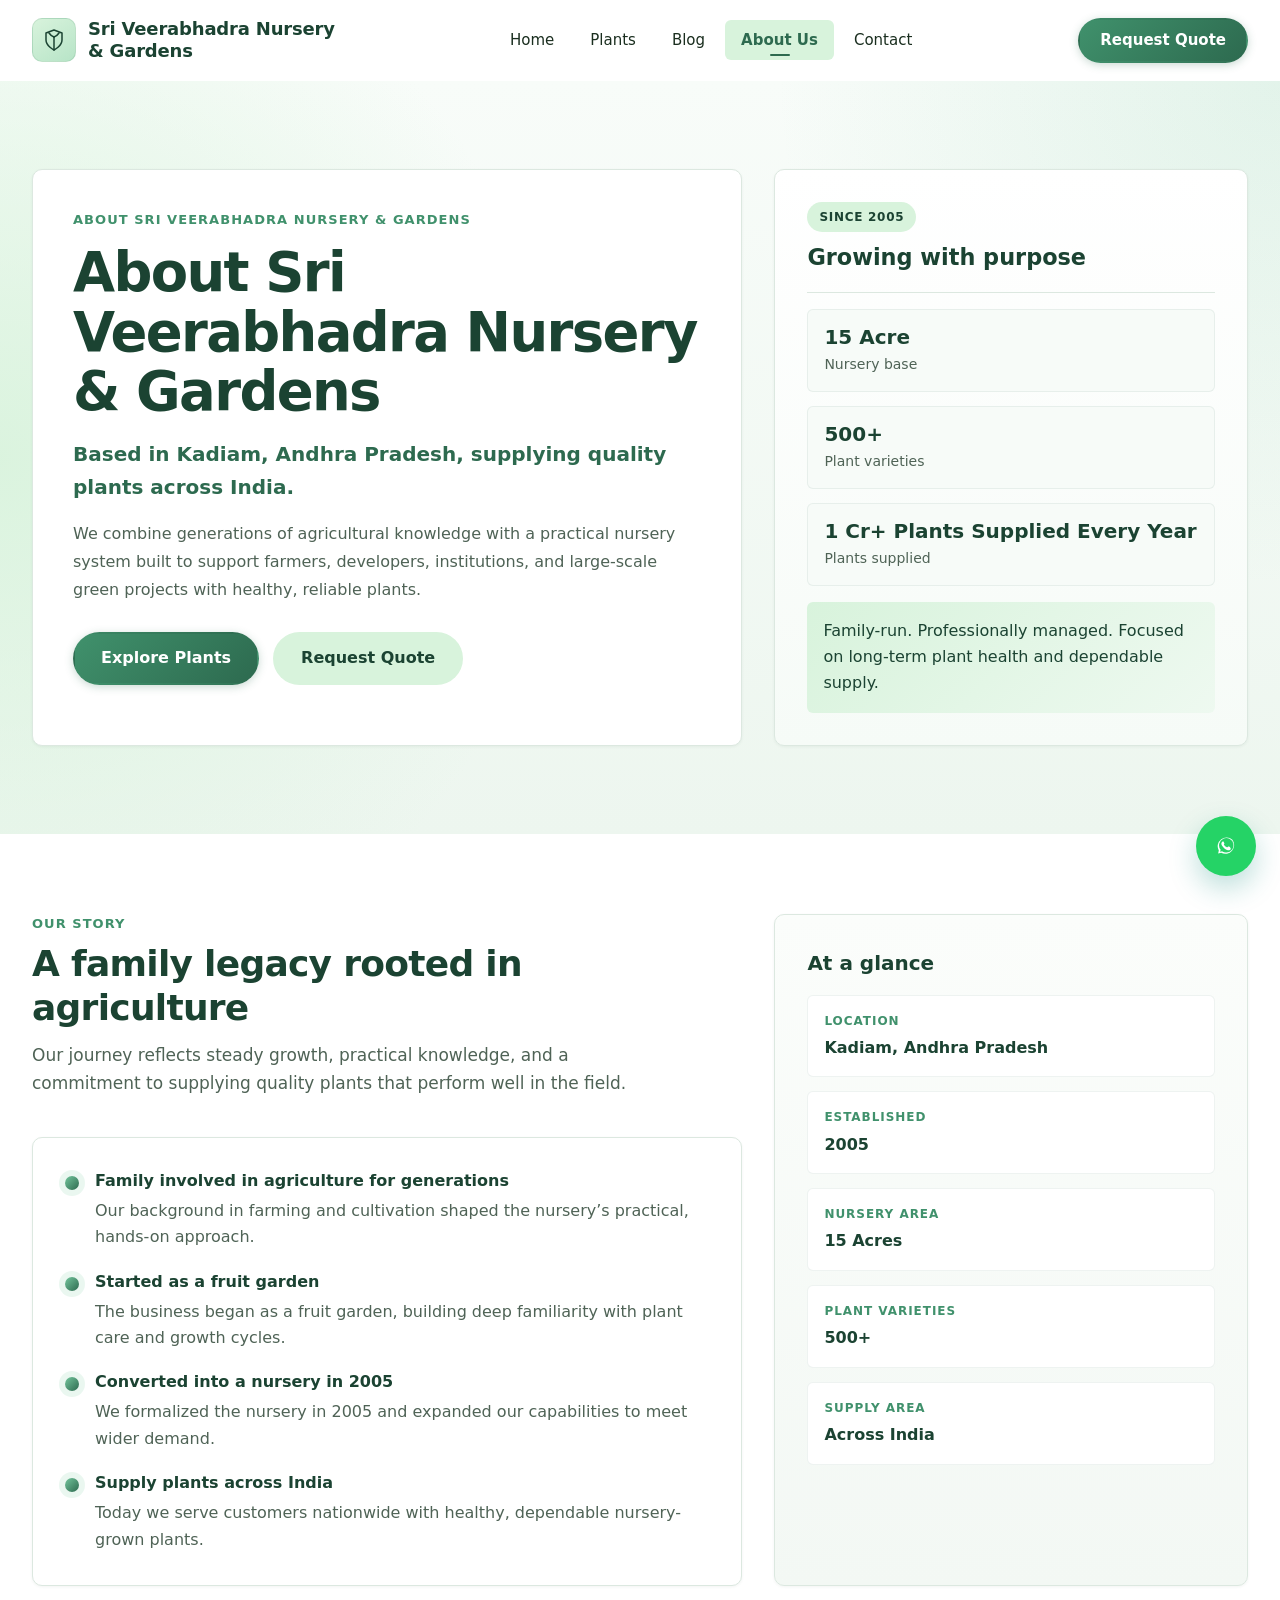
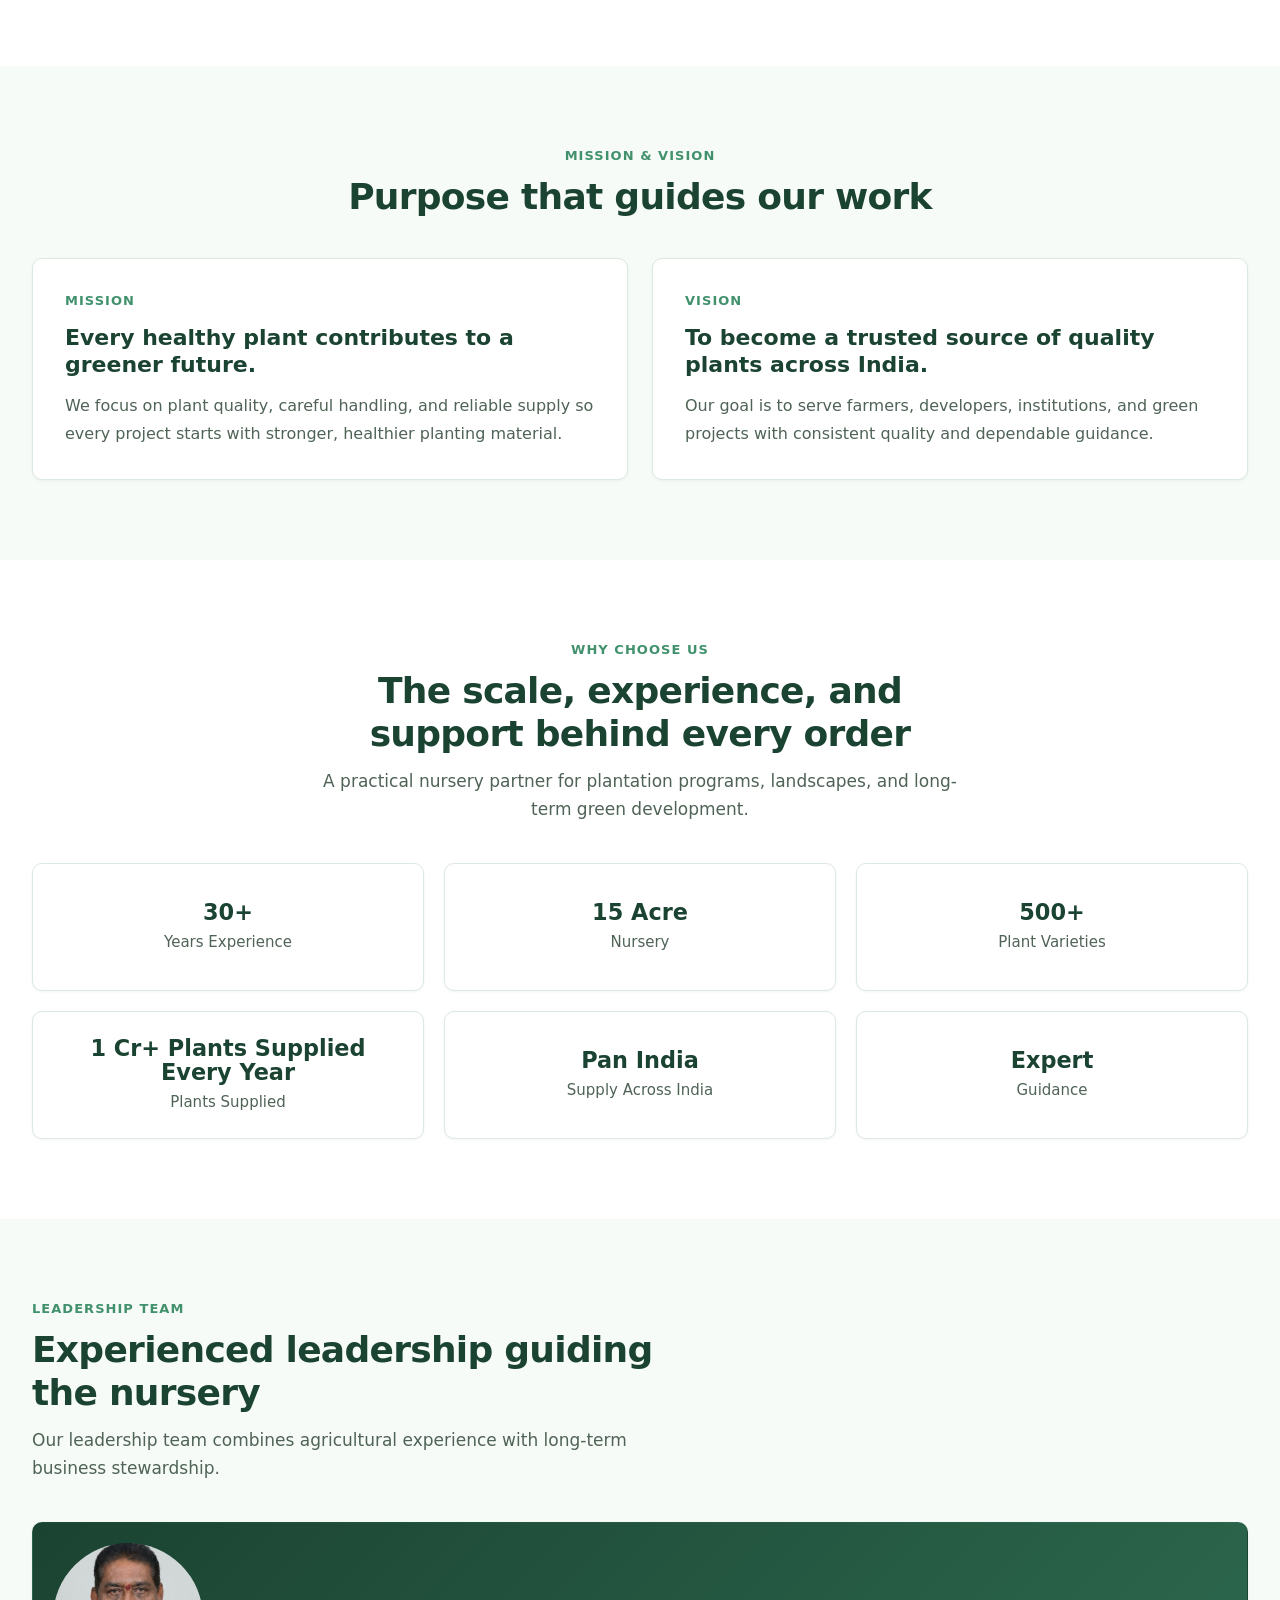
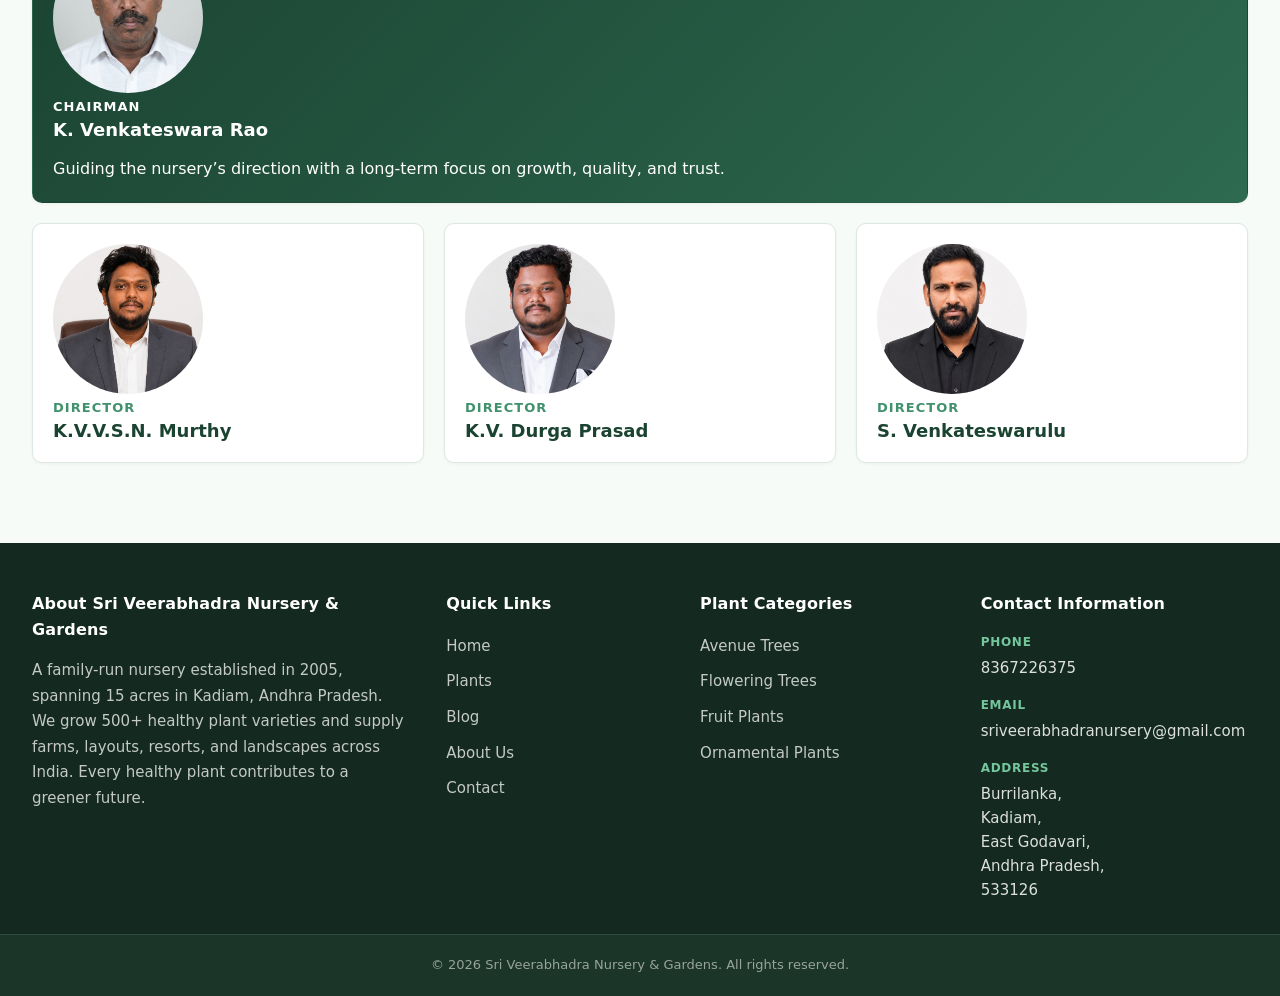
==== commit 76b3b96b: "Update plant variety count from 200+ to 500+ across multiple files and enhance homepage blog insight" ====
--- a/about.html
+++ b/about.html
@@ -90,11 +90,11 @@
               <span class="about-hero__stat-label">Nursery base</span>
             </li>
             <li class="about-hero__stat">
-              <span class="about-hero__stat-value">200+</span>
+              <span class="about-hero__stat-value">500+</span>
               <span class="about-hero__stat-label">Plant varieties</span>
             </li>
             <li class="about-hero__stat">
-              <span class="about-hero__stat-value">100,000+</span>
+              <span class="about-hero__stat-value">1 Cr+ Plants Supplied Every Year</span>
               <span class="about-hero__stat-label">Plants supplied</span>
             </li>
           </ul>
@@ -169,7 +169,7 @@
             </li>
             <li>
               <span class="about-story__facts-label">Plant Varieties</span>
-              <span class="about-story__facts-value">200+</span>
+              <span class="about-story__facts-value">500+</span>
             </li>
             <li>
               <span class="about-story__facts-label">Supply Area</span>
@@ -219,7 +219,7 @@
 
         <ul class="about-why__grid">
           <li class="about-why__item">
-            <span class="about-why__value">20+</span>
+            <span class="about-why__value">30+</span>
             <span class="about-why__label">Years Experience</span>
           </li>
           <li class="about-why__item">
@@ -227,11 +227,11 @@
             <span class="about-why__label">Nursery</span>
           </li>
           <li class="about-why__item">
-            <span class="about-why__value">200+</span>
+            <span class="about-why__value">500+</span>
             <span class="about-why__label">Plant Varieties</span>
           </li>
           <li class="about-why__item">
-            <span class="about-why__value">100,000+</span>
+            <span class="about-why__value">1 Cr+ Plants Supplied Every Year</span>
             <span class="about-why__label">Plants Supplied</span>
           </li>
           <li class="about-why__item">
@@ -291,7 +291,7 @@
           <h2 id="footer-about-heading" class="site-footer__heading">About Sri Veerabhadra Nursery &amp; Gardens</h2>
           <p class="site-footer__about">
             A family-run nursery established in 2005, spanning 15 acres in Kadiam, Andhra Pradesh.
-            We grow 200+ healthy plant varieties and supply farms, layouts, resorts, and landscapes across India.
+            We grow 500+ healthy plant varieties and supply farms, layouts, resorts, and landscapes across India.
             Every healthy plant contributes to a greener future.
           </p>
         </section>
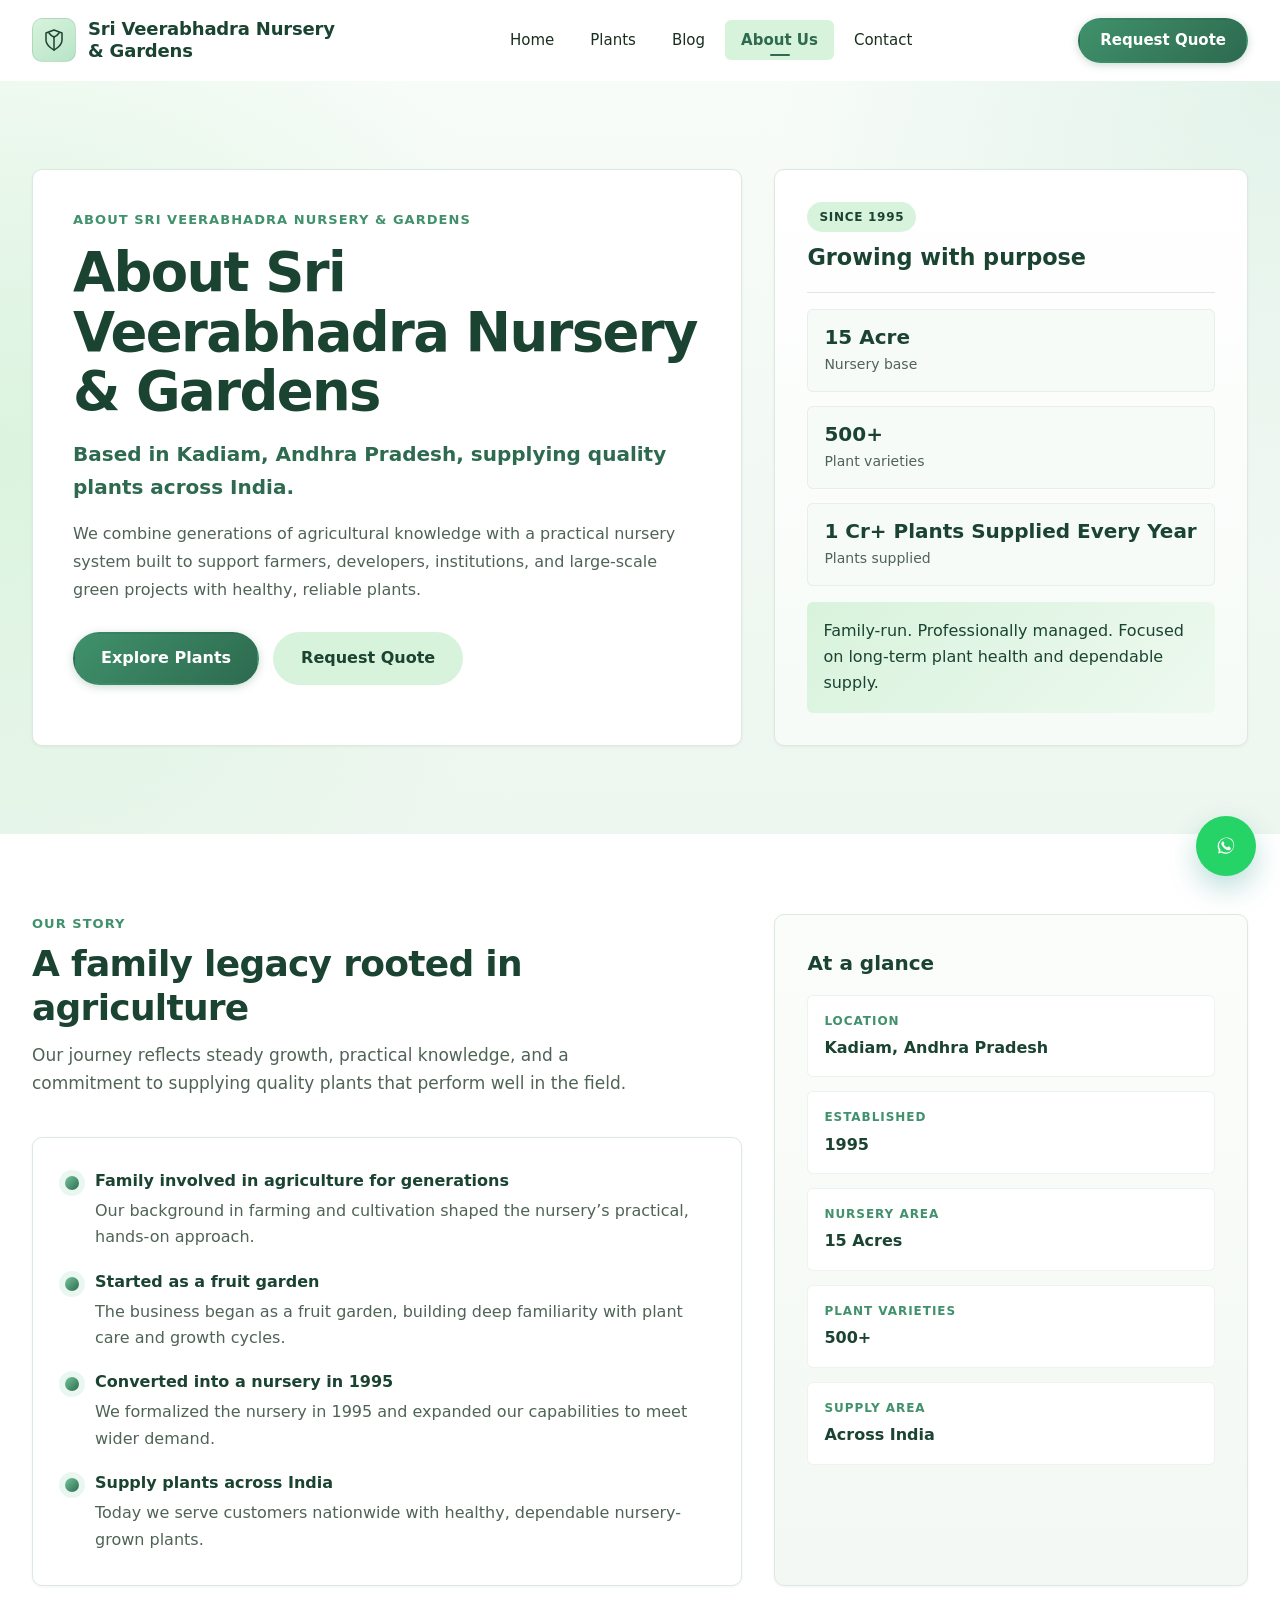
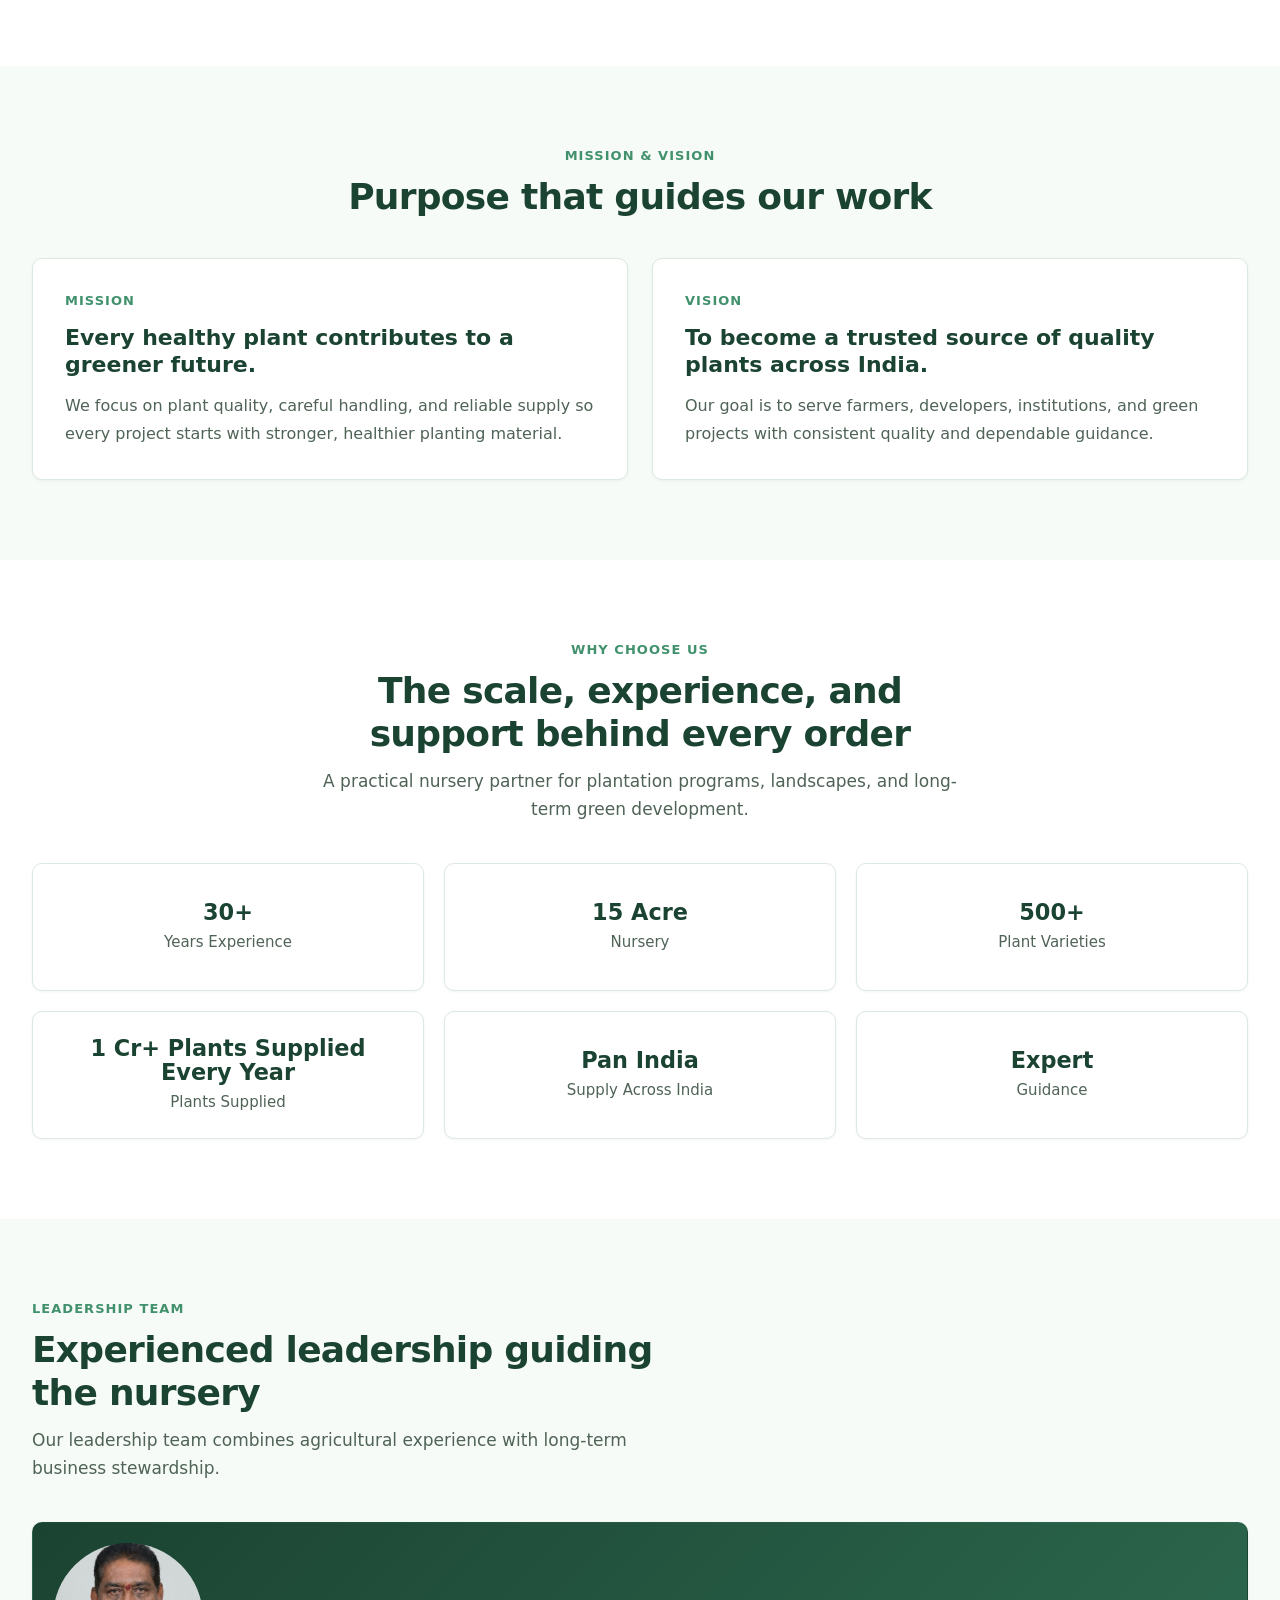
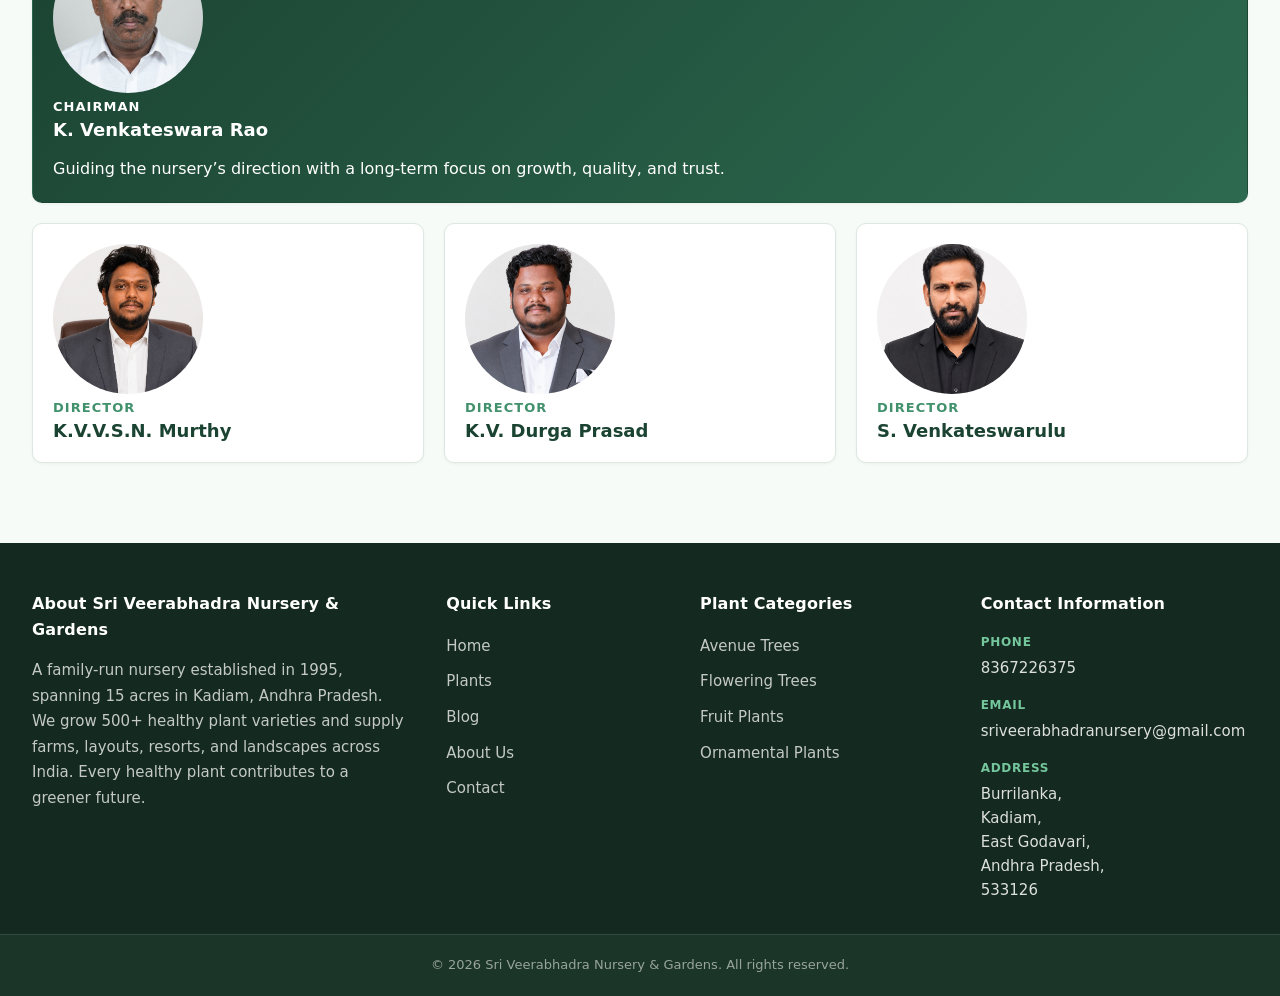
==== commit b6cf15e4: "Update establishment year from 2005 to 1995 across multiple files for accuracy" ====
--- a/about.html
+++ b/about.html
@@ -3,7 +3,7 @@
 <head>
   <meta charset="UTF-8">
   <meta name="viewport" content="width=device-width, initial-scale=1.0">
-  <meta name="description" content="Learn about Sri Veerabhadra Nursery & Gardens – a family-run nursery in Kadiam, Andhra Pradesh, supplying quality plants across India since 2005.">
+  <meta name="description" content="Learn about Sri Veerabhadra Nursery & Gardens – a family-run nursery in Kadiam, Andhra Pradesh, supplying quality plants across India since 1995.">
   <title>About Us | Sri Veerabhadra Nursery & Gardens</title>
   <link rel="icon" type="image/png" href="assets/images/logo.png">
   <link rel="stylesheet" href="assets/css/style.css">
@@ -12,14 +12,14 @@
   <meta property="og:type" content="website">
   <meta property="og:url" content="https://sriveerabhadranursery.com/about.html">
   <meta property="og:title" content="About Us | Sri Veerabhadra Nursery & Gardens">
-  <meta property="og:description" content="Learn about our family legacy in agriculture and our commitment to quality plants since 2005.">
+  <meta property="og:description" content="Learn about our family legacy in agriculture and our commitment to quality plants since 1995.">
   <meta property="og:image" content="https://sriveerabhadranursery.com/assets/images/hero.webp">
 
   <!-- Twitter -->
   <meta property="twitter:card" content="summary_large_image">
   <meta property="twitter:url" content="https://sriveerabhadranursery.com/about.html">
   <meta property="twitter:title" content="About Us | Sri Veerabhadra Nursery & Gardens">
-  <meta property="twitter:description" content="Learn about our family legacy in agriculture and our commitment to quality plants since 2005.">
+  <meta property="twitter:description" content="Learn about our family legacy in agriculture and our commitment to quality plants since 1995.">
   <meta property="twitter:image" content="https://sriveerabhadranursery.com/assets/images/hero.webp">
 </head>
 <body>
@@ -80,7 +80,7 @@
 
         <aside class="about-hero__panel" aria-label="Nursery highlights">
           <div class="about-hero__panel-header">
-            <span class="about-hero__panel-label">Since 2005</span>
+            <span class="about-hero__panel-label">Since 1995</span>
             <h2 class="about-hero__panel-title">Growing with purpose</h2>
           </div>
 
@@ -137,8 +137,8 @@
               <li class="about-story__timeline-item">
                 <span class="about-story__timeline-marker" aria-hidden="true"></span>
                 <div>
-                  <h3>Converted into a nursery in 2005</h3>
-                  <p>We formalized the nursery in 2005 and expanded our capabilities to meet wider demand.</p>
+                  <h3>Converted into a nursery in 1995</h3>
+                  <p>We formalized the nursery in 1995 and expanded our capabilities to meet wider demand.</p>
                 </div>
               </li>
               <li class="about-story__timeline-item">
@@ -161,7 +161,7 @@
             </li>
             <li>
               <span class="about-story__facts-label">Established</span>
-              <span class="about-story__facts-value">2005</span>
+              <span class="about-story__facts-value">1995</span>
             </li>
             <li>
               <span class="about-story__facts-label">Nursery Area</span>
@@ -290,7 +290,7 @@
         <section class="site-footer__section" aria-labelledby="footer-about-heading">
           <h2 id="footer-about-heading" class="site-footer__heading">About Sri Veerabhadra Nursery &amp; Gardens</h2>
           <p class="site-footer__about">
-            A family-run nursery established in 2005, spanning 15 acres in Kadiam, Andhra Pradesh.
+            A family-run nursery established in 1995, spanning 15 acres in Kadiam, Andhra Pradesh.
             We grow 500+ healthy plant varieties and supply farms, layouts, resorts, and landscapes across India.
             Every healthy plant contributes to a greener future.
           </p>
